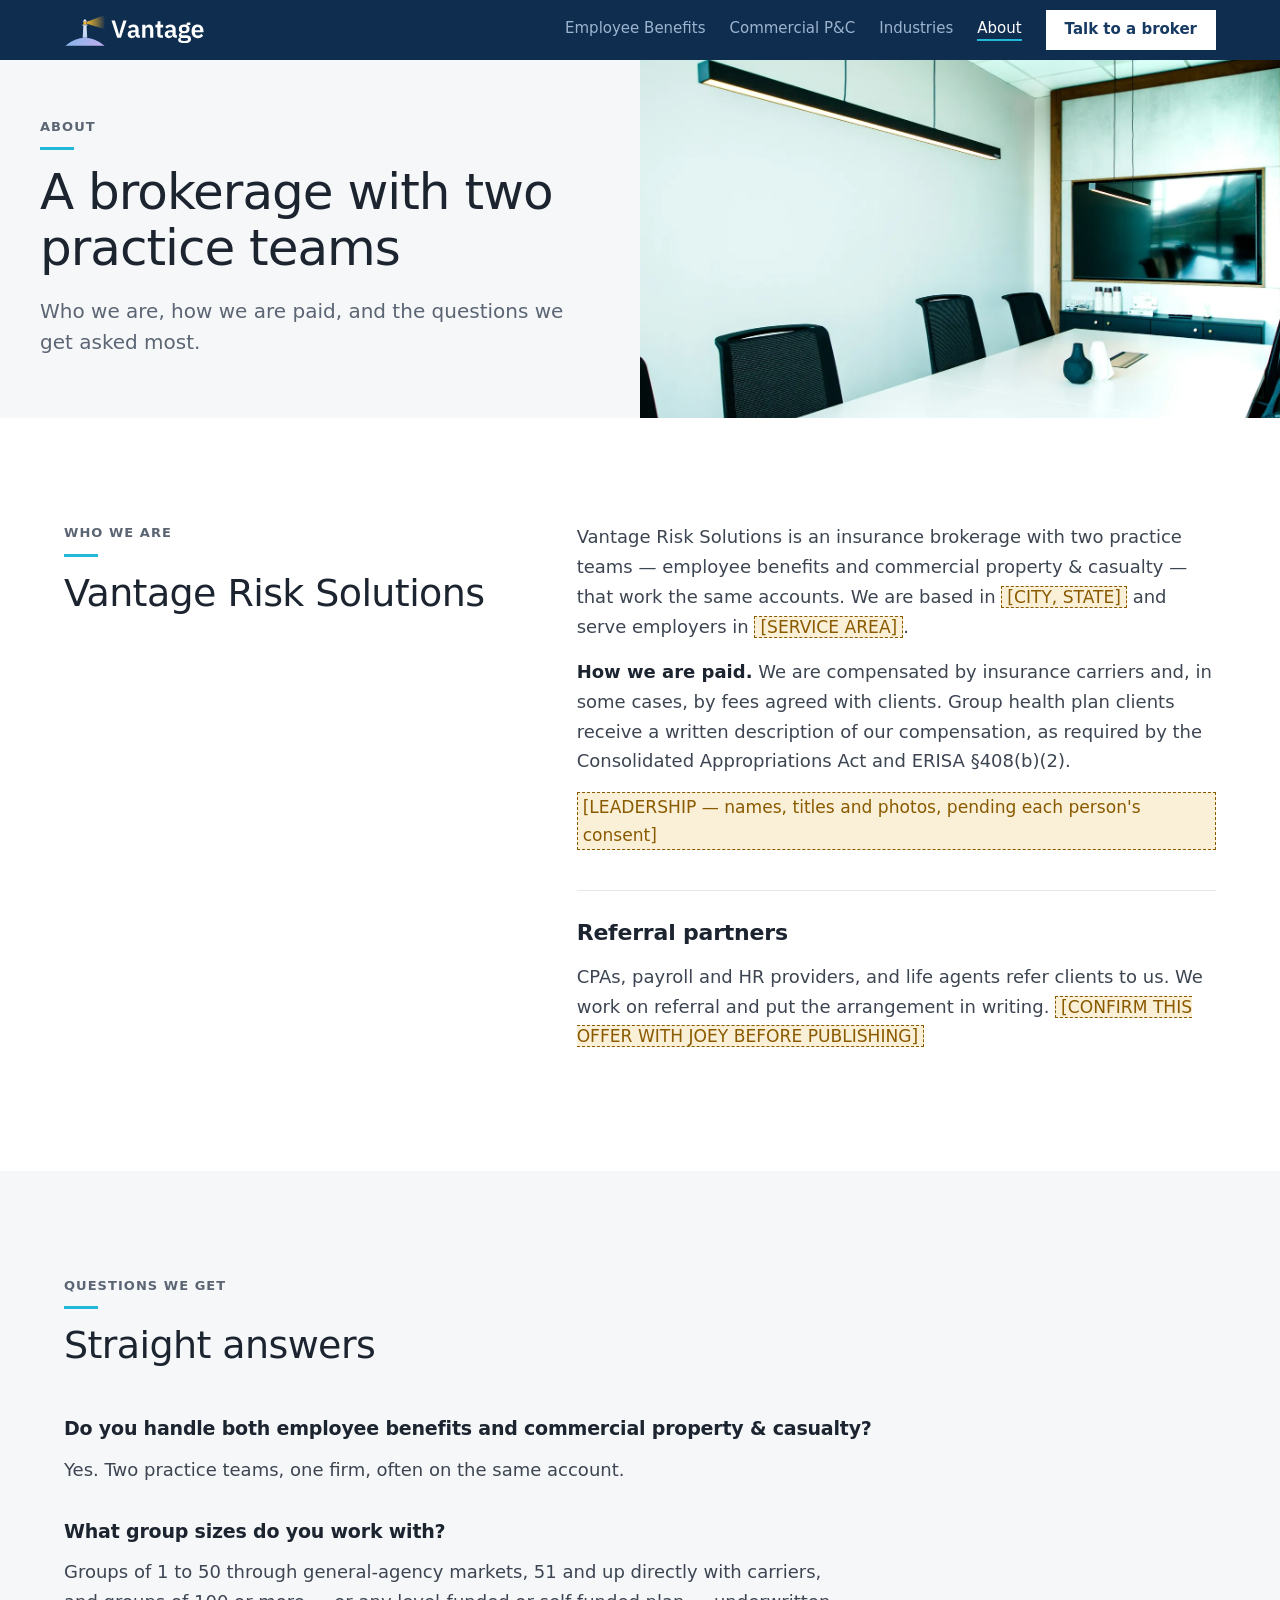
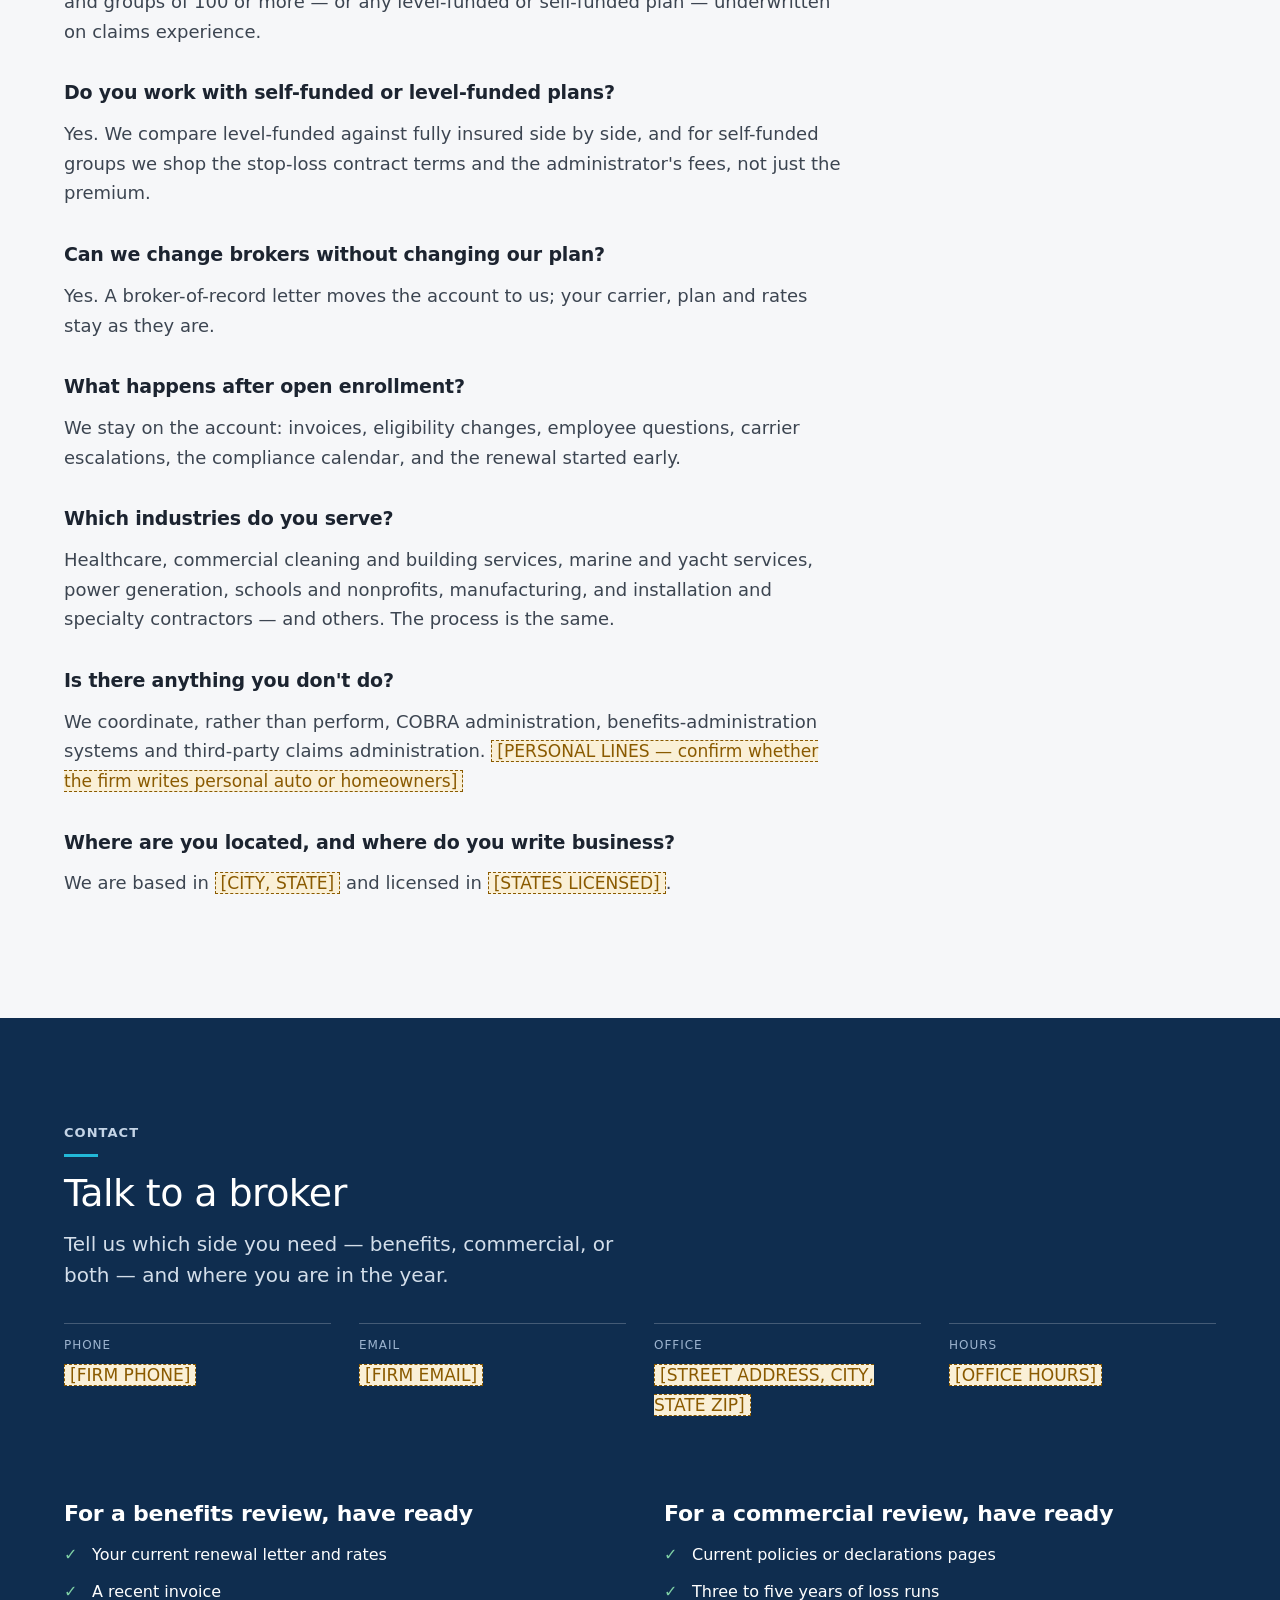
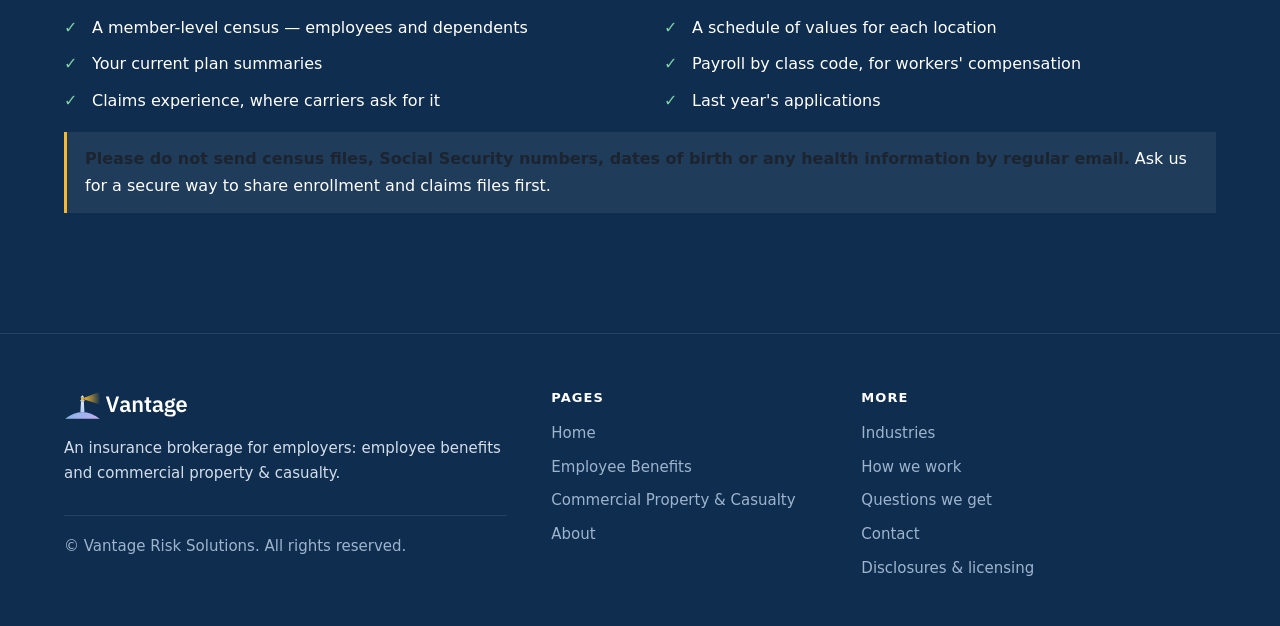
==== about.html @ 8fdfc2df "informational site" ====
<!DOCTYPE html>
<html lang="en">
<head>
  <meta charset="utf-8">
  <meta name="viewport" content="width=device-width, initial-scale=1">
  <title>About — Vantage Risk Solutions</title>
  <meta name="description" content="An insurance brokerage with two practice teams — employee benefits and commercial property &amp; casualty — how we are paid, and the questions we get asked most.">
  <meta name="theme-color" content="#0f2d4f">
  <link rel="icon" type="image/svg+xml" href="images/favicon.svg">
  <link rel="icon" type="image/png" sizes="32x32" href="images/favicon-32.png">
  <link rel="apple-touch-icon" href="images/apple-touch-icon.png">
  <link rel="stylesheet" href="styles.css">
</head>
<body>
<a class="skip-link" href="#main">Skip to content</a>

<!-- NAV — the same in all five pages. Change one, change all five. -->
<header class="nav">
  <div class="container">
    <a class="brand" href="index.html">
      <img class="brand-logo" src="images/vantage-logo-white.svg" width="217" height="52"
           alt="Vantage Risk Solutions">
    </a>
    <nav aria-label="Main">
      <ul class="nav-links" role="list">
        <li><a href="employee-benefits.html">Employee Benefits</a></li>
        <li><a href="property-casualty.html">Commercial P&amp;C</a></li>
        <li><a href="index.html#industries">Industries</a></li>
        <li><a href="about.html" aria-current="page">About</a></li>
      </ul>
    </nav>
    <a class="btn btn-light" href="about.html#contact">Talk to a broker</a>
  </div>
</header>

<main id="main" tabindex="-1">
<section class="hero hero-sm">
  <div class="hero-inner">
    <div class="hero-copy">
      <span class="eyebrow">About</span>
      <h1>A brokerage with two practice teams</h1>
      <p class="lede">Who we are, how we are paid, and the questions we get asked most.</p>
    </div>
    <div class="hero-photo">
      <img src="images/about.webp" width="1400" height="933" alt="An empty modern boardroom with a long white table" decoding="async" fetchpriority="high">
    </div>
  </div>
</section>

<section>
  <div class="container">
    <div class="about-grid">
      <div>
        <span class="eyebrow">Who we are</span>
        <h2>Vantage Risk Solutions</h2>
      </div>
      <div>
        <p>Vantage Risk Solutions is an insurance brokerage with two practice teams — employee benefits and commercial property &amp; casualty — that work the same accounts. We are based in <span class="ph">[CITY, STATE]</span> and serve employers in <span class="ph">[SERVICE AREA]</span>.</p>
        <p><strong>How we are paid.</strong> We are compensated by insurance carriers and, in some cases, by fees agreed with clients. Group health plan clients receive a written description of our compensation, as required by the Consolidated Appropriations Act and ERISA §408(b)(2).</p>
        <p class="ph">[LEADERSHIP — names, titles and photos, pending each person's consent]</p>
        <div class="partners">
          <h3>Referral partners</h3>
          <p>CPAs, payroll and HR providers, and life agents refer clients to us. We work on referral and put the arrangement in writing. <span class="ph">[CONFIRM THIS OFFER WITH JOEY BEFORE PUBLISHING]</span></p>
        </div>
      </div>
    </div>
  </div>
</section>

<section class="faq alt" id="faq">
  <div class="container">
    <div class="section-head">
      <span class="eyebrow">Questions we get</span>
      <h2>Straight answers</h2>
    </div>

    <h3>Do you handle both employee benefits and commercial property &amp; casualty?</h3>
    <p>Yes. Two practice teams, one firm, often on the same account.</p>

    <h3>What group sizes do you work with?</h3>
    <p>Groups of 1 to 50 through general-agency markets, 51 and up directly with carriers, and groups of 100 or more — or any level-funded or self-funded plan — underwritten on claims experience.</p>

    <h3>Do you work with self-funded or level-funded plans?</h3>
    <p>Yes. We compare level-funded against fully insured side by side, and for self-funded groups we shop the stop-loss contract terms and the administrator's fees, not just the premium.</p>

    <h3>Can we change brokers without changing our plan?</h3>
    <p>Yes. A broker-of-record letter moves the account to us; your carrier, plan and rates stay as they are.</p>

    <h3>What happens after open enrollment?</h3>
    <p>We stay on the account: invoices, eligibility changes, employee questions, carrier escalations, the compliance calendar, and the renewal started early.</p>

    <h3>Which industries do you serve?</h3>
    <p>Healthcare, commercial cleaning and building services, marine and yacht services, power generation, schools and nonprofits, manufacturing, and installation and specialty contractors — and others. The process is the same.</p>

    <h3>Is there anything you don't do?</h3>
    <p>We coordinate, rather than perform, COBRA administration, benefits-administration systems and third-party claims administration. <span class="ph">[PERSONAL LINES — confirm whether the firm writes personal auto or homeowners]</span></p>

    <h3>Where are you located, and where do you write business?</h3>
    <p>We are based in <span class="ph">[CITY, STATE]</span> and licensed in <span class="ph">[STATES LICENSED]</span>.</p>
  </div>
</section>

<section class="contact" id="contact">
  <div class="container">
    <span class="eyebrow">Contact</span>
    <h2>Talk to a broker</h2>
    <p class="lede">Tell us which side you need — benefits, commercial, or both — and where you are in the year.</p>

    <address>
      <!-- Once filled, wrap the phone in <a href="tel:…"> and the email in <a href="mailto:…">. -->
      <div><span>Phone</span> <span class="ph">[FIRM PHONE]</span></div>
      <div><span>Email</span> <span class="ph">[FIRM EMAIL]</span></div>
      <div><span>Office</span> <span class="ph">[STREET ADDRESS, CITY, STATE ZIP]</span></div>
      <div><span>Hours</span> <span class="ph">[OFFICE HOURS]</span></div>
    </address>

    <div class="two-col">
      <div>
        <h3>For a benefits review, have ready</h3>
        <ul class="checks" role="list">
          <li>Your current renewal letter and rates</li>
          <li>A recent invoice</li>
          <li>A member-level census — employees and dependents</li>
          <li>Your current plan summaries</li>
          <li>Claims experience, where carriers ask for it</li>
        </ul>
      </div>
      <div>
        <h3>For a commercial review, have ready</h3>
        <ul class="checks" role="list">
          <li>Current policies or declarations pages</li>
          <li>Three to five years of loss runs</li>
          <li>A schedule of values for each location</li>
          <li>Payroll by class code, for workers' compensation</li>
          <li>Last year's applications</li>
        </ul>
      </div>
    </div>

    <p class="phi"><strong>Please do not send census files, Social Security numbers, dates of birth or any health information by regular email.</strong> Ask us for a secure way to share enrollment and claims files first.</p>
  </div>
</section>
</main>

<!-- FOOTER — the same in all five pages. Deliberately carries no placeholders:
     the contact details live once on about.html, the disclosures on legal.html. -->
<footer class="footer">
  <div class="container">
    <div>
      <a class="brand" href="index.html">
        <img class="brand-logo" src="images/vantage-logo-white.svg" width="217" height="52"
             alt="Vantage Risk Solutions">
      </a>
      <p>An insurance brokerage for employers: employee benefits and commercial property &amp; casualty.</p>
      <p class="copyright">© Vantage Risk Solutions. All rights reserved.</p>
    </div>
    <nav aria-label="Pages">
      <h3>Pages</h3>
      <ul role="list">
        <li><a href="index.html">Home</a></li>
        <li><a href="employee-benefits.html">Employee Benefits</a></li>
        <li><a href="property-casualty.html">Commercial Property &amp; Casualty</a></li>
        <li><a href="about.html">About</a></li>
      </ul>
    </nav>
    <nav aria-label="More">
      <h3>More</h3>
      <ul role="list">
        <li><a href="index.html#industries">Industries</a></li>
        <li><a href="index.html#how-we-work">How we work</a></li>
        <li><a href="about.html#faq">Questions we get</a></li>
        <li><a href="about.html#contact">Contact</a></li>
        <li><a href="legal.html">Disclosures &amp; licensing</a></li>
      </ul>
    </nav>
  </div>
</footer>
</body>
</html>
---- styles.css ----
/* Vantage Risk Solutions — brokerage website
   Shared by every page. No external requests of any kind: no fonts, scripts,
   analytics or images are fetched from anywhere.

   The visual system follows alliant.com, which the firm named as the reference:
   three surfaces (white, one grey tint, one navy band), square corners
   everywhere, big headings at regular weight, small heavy eyebrows, generous
   section padding, and photography shown clean with no scrim over it — text
   legibility comes from a solid panel BESIDE the photo, never from darkening
   it. Brand colours are the logo's own. */

:root {
  /* Ink */
  --ink: #1c2430;        /* headings */
  --body: #3c4551;       /* body copy — softer than black, as Alliant does */
  --ink2: #5b6573;       /* secondary */
  /* Brand — from the logo kit */
  --navy: #173a63;
  --navy-dark: #0f2d4f;
  --blue: #2e6fc7;
  --cyan: #22b8d8;
  --beacon: #f5b82e;
  --nav-link: #9db4cf;
  /* Surfaces — only three, plus white */
  --page: #f6f7f9;
  --card: #ffffff;
  --border: #e6e8ec;
  /* Placeholders (amber, darkened to clear 4.5:1) */
  --amber: #8a5a00;
  --amber-bg: #faf0d7;
  --green: #1f8a5b;
  /* Type — IBM Plex Sans is the brand font (the logo wordmark is Plex
     SemiBold). It renders wherever installed and falls back to the same
     humanist class; no font file is fetched. */
  --font-sans: 'IBM Plex Sans', system-ui, -apple-system, 'Segoe UI', Roboto, sans-serif;
  /* Scale */
  --container: 1200px;
  --gutter: 24px;
  --nav-h: 60px;
  --pad: 104px;          /* vertical section padding */
}

/* ---------- Base ---------- */
*, *::before, *::after { box-sizing: border-box; }
html { -webkit-text-size-adjust: 100%; }
@media (prefers-reduced-motion: no-preference) { html { scroll-behavior: smooth; } }
body {
  margin: 0;
  font-family: var(--font-sans);
  font-size: 18px;
  line-height: 1.65;
  color: var(--body);
  background: var(--card);
}
img, svg { max-width: 100%; height: auto; display: block; }
a { color: var(--blue); }
a:hover { color: var(--navy); }

/* Big and light; never bold the large type. */
h1, h2, h3, h4 { color: var(--ink); margin: 0 0 14px; }
h1 { font-size: clamp(34px, 5vw, 50px); font-weight: 400; letter-spacing: -1px; line-height: 1.12; }
h2 { font-size: clamp(27px, 3.4vw, 38px); font-weight: 400; letter-spacing: -0.6px; line-height: 1.18; }
h3 { font-size: 22px; font-weight: 600; letter-spacing: -0.2px; line-height: 1.3; margin-top: 40px; }
h4 { font-size: 13px; font-weight: 700; text-transform: uppercase; letter-spacing: 0.08em;
     color: var(--navy); margin: 0 0 12px; }
p { margin: 0 0 16px; }
ul, ol { margin: 0 0 16px; padding-left: 22px; }
li { margin-bottom: 7px; }
strong { font-weight: 600; color: var(--ink); }
address { font-style: normal; }
:focus-visible { outline: 2px solid var(--blue); outline-offset: 2px; }
#main:focus { outline: none; }
[id] { scroll-margin-top: calc(var(--nav-h) + 16px); }

.container { max-width: var(--container); margin: 0 auto; padding: 0 var(--gutter); }
.skip-link {
  position: absolute; left: 8px; top: -60px; z-index: 200;
  background: var(--card); color: var(--navy); padding: 8px 12px; border: 1px solid var(--border);
}
.skip-link:focus { top: 8px; }

/* Small heavy label above a heading, with the logo's cyan rule under it. */
.eyebrow {
  display: block; font-size: 13px; font-weight: 700; text-transform: uppercase;
  letter-spacing: 0.08em; color: var(--ink2); margin-bottom: 14px;
}
.eyebrow::after {
  content: ""; display: block; width: 34px; height: 3px;
  background: var(--cyan); margin-top: 10px;
}
.lede { font-size: 20px; line-height: 1.55; color: var(--ink2); max-width: 46ch; }
.section-head { margin-bottom: 48px; }
.section-head .lede { margin-bottom: 0; }
.note { font-size: 15px; color: var(--ink2); border-left: 3px solid var(--border);
        padding-left: 14px; margin-top: 24px; max-width: 62ch; }

/* A fact the team still has to supply. Filling one = deleting the span.
   Must wrap: a long placeholder set nowrap once forced a column wider than a phone. */
.ph {
  background: var(--amber-bg); color: var(--amber);
  border: 1px dashed var(--amber); padding: 0 5px; font-weight: 500; font-size: 0.95em;
}

/* ---------- Buttons — square, one accent ---------- */
.btn {
  display: inline-block; padding: 14px 26px; border: 1px solid transparent;
  font: inherit; font-weight: 600; font-size: 16px; line-height: 1.3;
  text-decoration: none; cursor: pointer; text-align: center;
}
.btn-primary { background: var(--navy); color: #fff; }
.btn-primary:hover { background: var(--navy-dark); color: #fff; }
.btn-secondary { background: transparent; color: var(--navy); border-color: #93a8c4; }
.btn-secondary:hover { background: var(--card); color: var(--navy); border-color: var(--navy); }
.btn-light { background: var(--card); color: var(--navy); }
.btn-light:hover { background: #e8f0fb; color: var(--navy); }

/* Text link with an arrow that slides on hover — Alliant's one CTA flourish. */
.more {
  display: inline-block; font-weight: 600; font-size: 16px; text-decoration: none;
  color: var(--blue);
}
.more::after {
  content: "→"; display: inline-block; margin-left: 8px;
  transition: margin-left .2s linear;
}
.more:hover { color: var(--navy); }
.more:hover::after { margin-left: 16px; }

/* ---------- Sticky nav ---------- */
.nav { position: sticky; top: 0; z-index: 100; background: var(--navy-dark); }
.nav .container { display: flex; align-items: center; gap: 24px; min-height: var(--nav-h); }
/* The logo carries its own wordmark, so the brand is the image alone.
   The kit's rule: 32-48px tall in a header, never below 24px. */
.brand { display: flex; align-items: center; text-decoration: none; flex: 0 0 auto; }
.brand-logo { height: 34px; width: auto; }
.nav nav { margin-left: auto; min-width: 0; }
.nav-links { list-style: none; margin: 0; padding: 0; display: flex; gap: 24px; }
.nav-links a { color: var(--nav-link); text-decoration: none; font-size: 15px;
               font-weight: 500; white-space: nowrap; padding: 4px 0; }
.nav-links a:hover { color: #fff; }
.nav-links a[aria-current="page"] { color: #fff; box-shadow: inset 0 -2px 0 var(--cyan); }
.nav .btn { flex: 0 0 auto; padding: 9px 18px; font-size: 15px; }
.nav :focus-visible { outline-color: #fff; }

/* ---------- Hero: a solid panel beside a clean photo ----------
   The photo bleeds to the right edge; the copy's left edge lines up with the
   container. max() keeps that alignment without the fragile fixed-pixel gutter
   Alliant uses. The photo is never darkened — contrast comes from the panel. */
.hero { background: var(--page); padding: 0; }   /* the photo runs edge to edge */
.hero-inner { display: grid; grid-template-columns: 1fr 1fr; align-items: stretch; }
.hero-copy {
  align-self: center;
  padding: 88px 56px 96px max(var(--gutter), calc((100vw - var(--container)) / 2));
}
/* The cell stretches to the row; the image is absolute so it fills that height
   whatever the copy does. Definite height is what `object-fit` needs. */
.hero-photo { position: relative; background: #dfe6ef; }
.hero-photo img { position: absolute; inset: 0; width: 100%; height: 100%; object-fit: cover; }
.hero h1 { margin-bottom: 20px; }
.hero .lede { margin-bottom: 30px; }
.hero-actions { display: flex; flex-wrap: wrap; gap: 14px; }
/* Shorter variant for the interior pages. */
.hero-sm .hero-inner { min-height: 320px; }
.hero-sm .hero-copy { padding-top: 56px; padding-bottom: 60px; }
.hero-sm .lede { margin-bottom: 0; }
.hero-lg .hero-inner { min-height: 560px; }

/* ---------- Sections ---------- */
section { padding: var(--pad) 0; }
.alt { background: var(--page); }

/* Practice cards — no box: photo, gap, title, one sentence, arrow link. */
.practice { display: grid; grid-template-columns: 1fr 1fr; gap: 56px; }
.practice-item img { width: 100%; aspect-ratio: 16 / 10; object-fit: cover; }
.practice-item h2 { font-size: 26px; font-weight: 600; letter-spacing: -0.2px; margin: 26px 0 12px; }
.practice-item p { font-size: 17px; color: var(--ink2); margin-bottom: 18px; }

/* Line lists — grouped by a navy top rule rather than a card. */
.groups { display: grid; grid-template-columns: repeat(auto-fit, minmax(min(320px, 100%), 1fr)); gap: 40px 40px; }
.groups > div { border-top: 2px solid var(--navy); padding-top: 16px; }
.groups ul { list-style: none; margin: 0; padding: 0; }
.groups li { margin: 0 0 9px; font-size: 16px; }
.groups li small { display: block; color: var(--ink2); font-size: 14px; line-height: 1.45; margin-top: 2px; }

/* Tinted blocks for the funding models etc. */
.tiles { display: grid; grid-template-columns: repeat(3, 1fr); gap: 24px; }
.tile { background: var(--page); padding: 26px 28px; }
.alt .tile { background: var(--card); }
.tile h4 { color: var(--navy); }
.tile p { margin: 0; font-size: 16px; }

/* Numbered process steps keep their numbers — the order is the point. */
.steps { padding-left: 26px; max-width: 74ch; }
.steps li { margin-bottom: 12px; }
.steps li::marker { color: var(--navy); font-weight: 600; }
.steps li strong { color: var(--ink); }

.two-col { display: grid; grid-template-columns: 1fr 1fr; gap: 48px; }
.checks { list-style: none; padding: 0; margin: 0; }
.checks li { position: relative; padding-left: 28px; margin-bottom: 10px; font-size: 16px; }
.checks li::before { content: "✓"; position: absolute; left: 0; top: 0; color: var(--green); font-weight: 700; }

/* Industries */
.industries { list-style: none; padding: 0; margin: 0 0 24px;
              display: grid; grid-template-columns: repeat(auto-fit, minmax(min(260px, 100%), 1fr)); gap: 28px 32px; }
.industries li { border-top: 1px solid var(--border); padding-top: 14px; }
.industries li strong { display: block; color: var(--ink); font-size: 17px; margin-bottom: 2px; }
.industries li span { font-size: 15px; color: var(--ink2); }

/* How we work */
.how { display: grid; grid-template-columns: repeat(3, 1fr); gap: 40px; }
/* Navy, not cyan: cyan is 2.36:1 on white — fine for a rule, not for type. */
.how-num { display: block; font-size: 13px; font-weight: 700; letter-spacing: 0.08em;
           color: var(--navy); margin-bottom: 10px; text-transform: uppercase; }
.how h3 { margin-top: 0; font-size: 21px; }
.how p { font-size: 16px; color: var(--ink2); margin: 0; }

/* FAQ */
.faq h3 { font-size: 19px; margin-top: 34px; }
.faq h3:first-of-type { margin-top: 0; }
.faq p { max-width: 68ch; }

/* About */
.about-grid { display: grid; grid-template-columns: 5fr 7fr; gap: 56px; align-items: start; }
.about-grid > div { min-width: 0; }
.partners { margin-top: 40px; padding-top: 28px; border-top: 1px solid var(--border); }
.partners h3 { margin-top: 0; }

/* Contact band — the one navy section */
.contact { background: var(--navy-dark); color: #fff; }
.contact h2, .contact h3 { color: #fff; }
.contact .eyebrow { color: #c4d4e6; }
.contact .lede { color: #d3deea; }
.contact a { color: #fff; }
/* ...but the light button keeps navy text: `.contact a` would otherwise win on
   specificity and paint white-on-white. */
.contact .btn-light { color: var(--navy); }
.contact .btn-light:hover { color: var(--navy); }
.contact address { display: grid; grid-template-columns: repeat(auto-fit, minmax(min(210px, 100%), 1fr));
                   gap: 20px 28px; margin: 32px 0 40px; }
.contact address > div { border-top: 1px solid rgba(255,255,255,.22); padding-top: 12px; }
.contact address span:first-child { display: block; font-size: 12px; text-transform: uppercase;
                                    letter-spacing: 0.08em; color: var(--nav-link); margin-bottom: 4px; }
.contact .checks li::before { color: #7fd1a5; }
.phi { background: rgba(255,255,255,.07); border-left: 3px solid var(--beacon);
       padding: 14px 18px; margin-top: 8px; font-size: 16px; }
.contact :focus-visible { outline-color: #fff; }

/* Footer — compact; the disclosures live on legal.html */
.footer { background: var(--navy-dark); color: #d3deea; border-top: 1px solid rgba(255,255,255,.1);
          padding: 56px 0 36px; font-size: 15px; }
.footer .container { display: grid; grid-template-columns: 5fr 3fr 4fr; gap: 44px; }
.footer h3 { color: #fff; font-size: 13px; text-transform: uppercase; letter-spacing: 0.08em;
             margin: 0 0 14px; font-weight: 700; }
.footer ul { list-style: none; margin: 0; padding: 0; }
.footer li { margin-bottom: 9px; }
.footer a { color: var(--nav-link); text-decoration: none; }
.footer a:hover { color: #fff; }
.footer .brand { margin-bottom: 16px; }
.footer .brand-logo { height: 30px; }
.footer p { font-size: 15px; }
.copyright { margin-top: 30px; padding-top: 18px; border-top: 1px solid rgba(255,255,255,.1);
             color: var(--nav-link); font-size: 14px; }

/* Legal page */
.legal h3 { font-size: 19px; margin-top: 36px; }
.legal h3:first-of-type { margin-top: 0; }
.legal p { max-width: 70ch; font-size: 16px; }

/* ---------- Responsive ---------- */
@media (max-width: 1024px) {
  :root { --pad: 78px; }
  .about-grid { grid-template-columns: 1fr; gap: 18px; }
  .footer .container { grid-template-columns: 1fr 1fr; }
  .practice { gap: 40px; }
}
/* The one-row nav needs ~1000px; below that it becomes two rows: brand + button,
   then the links as a horizontal scroll strip. No burger, no script — every link
   stays a real anchor. --nav-h moves with it so anchor targets still clear it. */
@media (max-width: 1000px) {
  :root { --nav-h: 96px; }
  .nav .container { flex-wrap: wrap; gap: 0 12px; }
  .brand { min-height: 56px; }
  .nav .btn { margin-left: auto; }
  .nav nav { order: 3; flex: 1 0 100%; margin: 0 calc(-1 * var(--gutter)); }
  .nav-links { padding: 0 32px 10px var(--gutter); overflow-x: auto; overflow-y: hidden;
               -webkit-overflow-scrolling: touch; scrollbar-width: none; }
  .nav-links::-webkit-scrollbar { display: none; }
}
@media (max-width: 860px) {
  .hero-inner, .hero-lg .hero-inner, .hero-sm .hero-inner { grid-template-columns: 1fr; min-height: 0; }
  .hero-photo { aspect-ratio: 16 / 9; }   /* definite height for the absolute img */
  .hero-copy { padding: 40px var(--gutter) 48px; }
  .hero-sm .hero-copy { padding-top: 36px; padding-bottom: 40px; }
  .practice, .tiles, .how, .two-col { grid-template-columns: 1fr; }
  .practice { gap: 48px; }
}
@media (max-width: 760px) {
  :root { --gutter: 16px; --pad: 64px; }
  .lede { font-size: 18px; }
  .footer .container { grid-template-columns: 1fr; gap: 30px; }
  .btn { display: block; width: 100%; }
  .nav .btn, .more { display: inline-block; width: auto; }
}
@media (max-width: 400px) {
  .brand-logo { height: 28px; }     /* still above the kit's 24px floor */
  .nav .btn { padding: 8px 14px; font-size: 14px; }
}

/* ---------- Motion and print ---------- */
@media (prefers-reduced-motion: reduce) {
  html { scroll-behavior: auto; }
  *, *::before, *::after { transition: none !important; animation: none !important; }
}
@media print {
  .nav, .hero-photo, .btn, .hero-actions, .skip-link { display: none !important; }
  body { background: #fff; color: #000; font-size: 12pt; }
  section { padding: 18pt 0; }
  .tile, .industries li, .groups > div, .steps > li { break-inside: avoid; }
  .tile { background: #fff; border: 1px solid #999; }
  .hero-copy { padding: 0 0 12pt !important; }
  .contact, .footer { background: #fff; color: #000; }
  .contact h2, .contact h3, .footer h3 { color: #000; }
  .contact .lede, .contact .eyebrow, .contact address span:first-child,
  .copyright, .footer a, .contact a { color: #000 !important; }
}
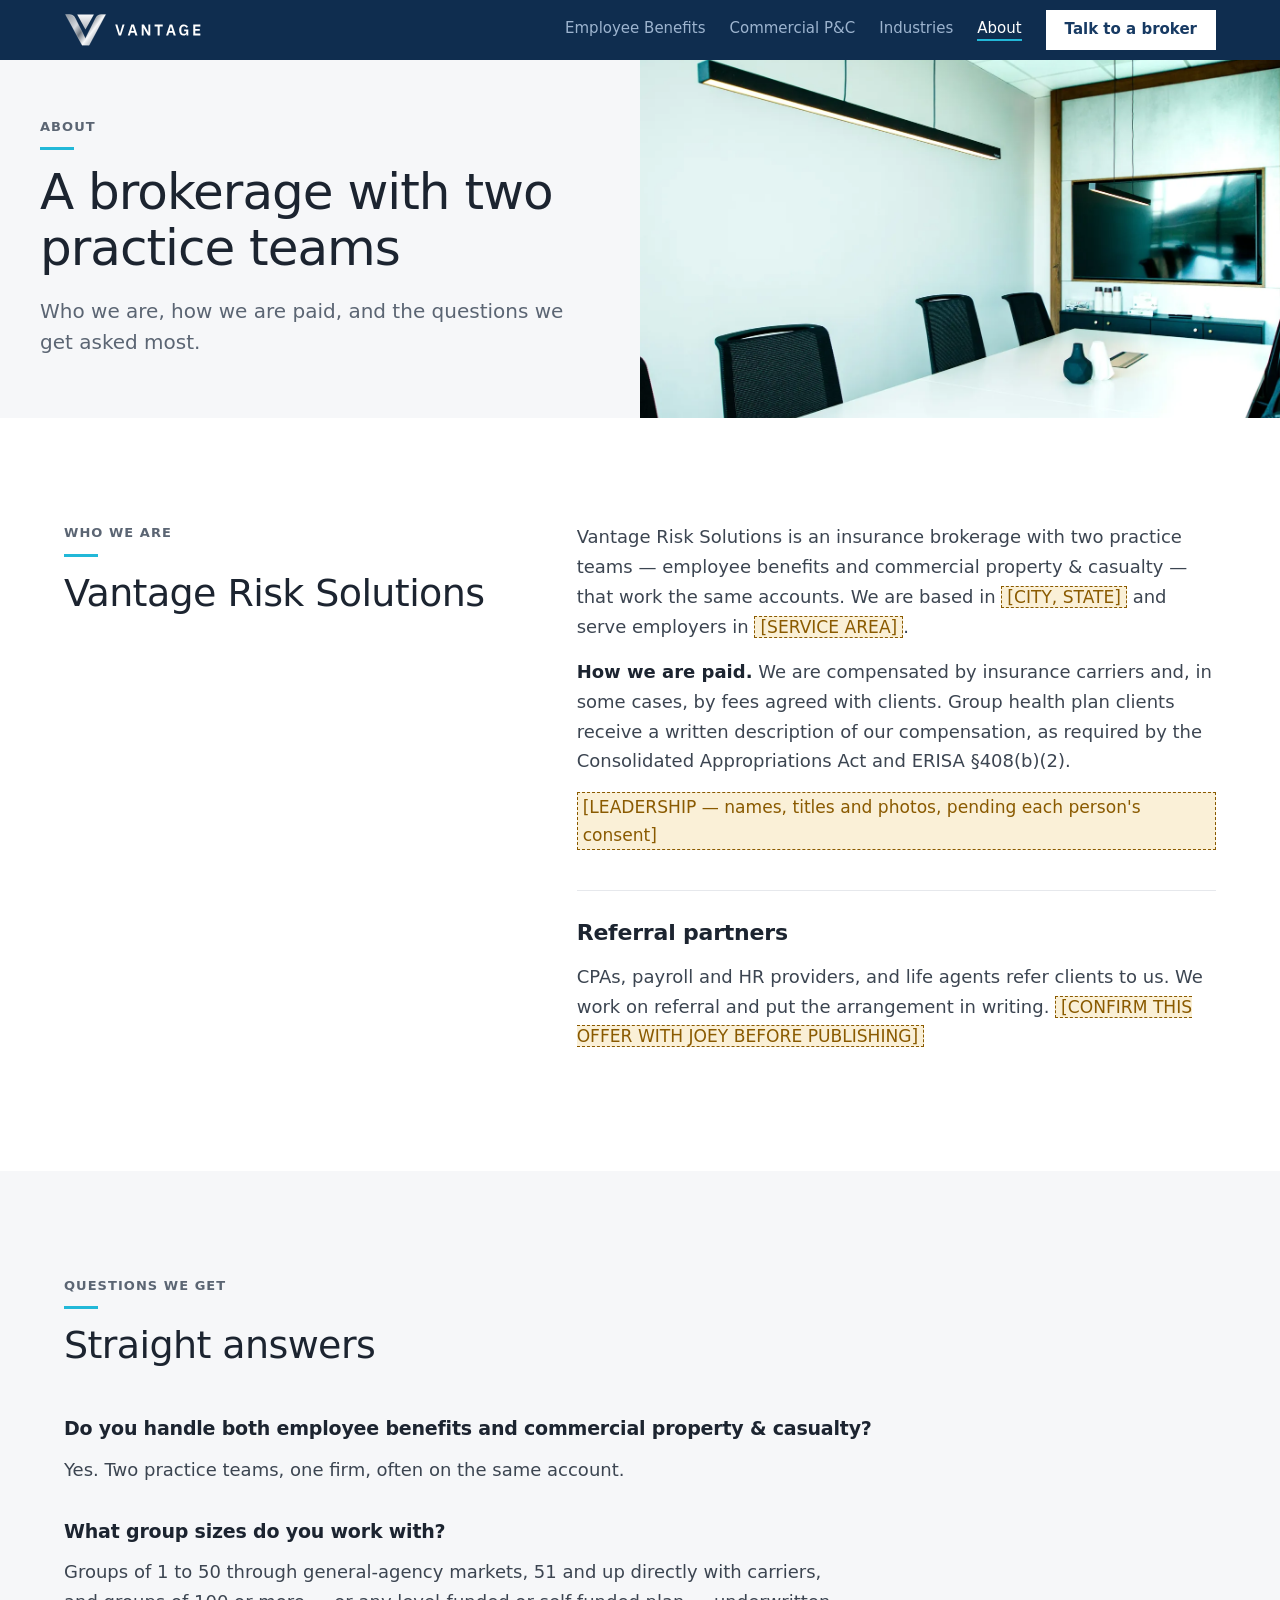
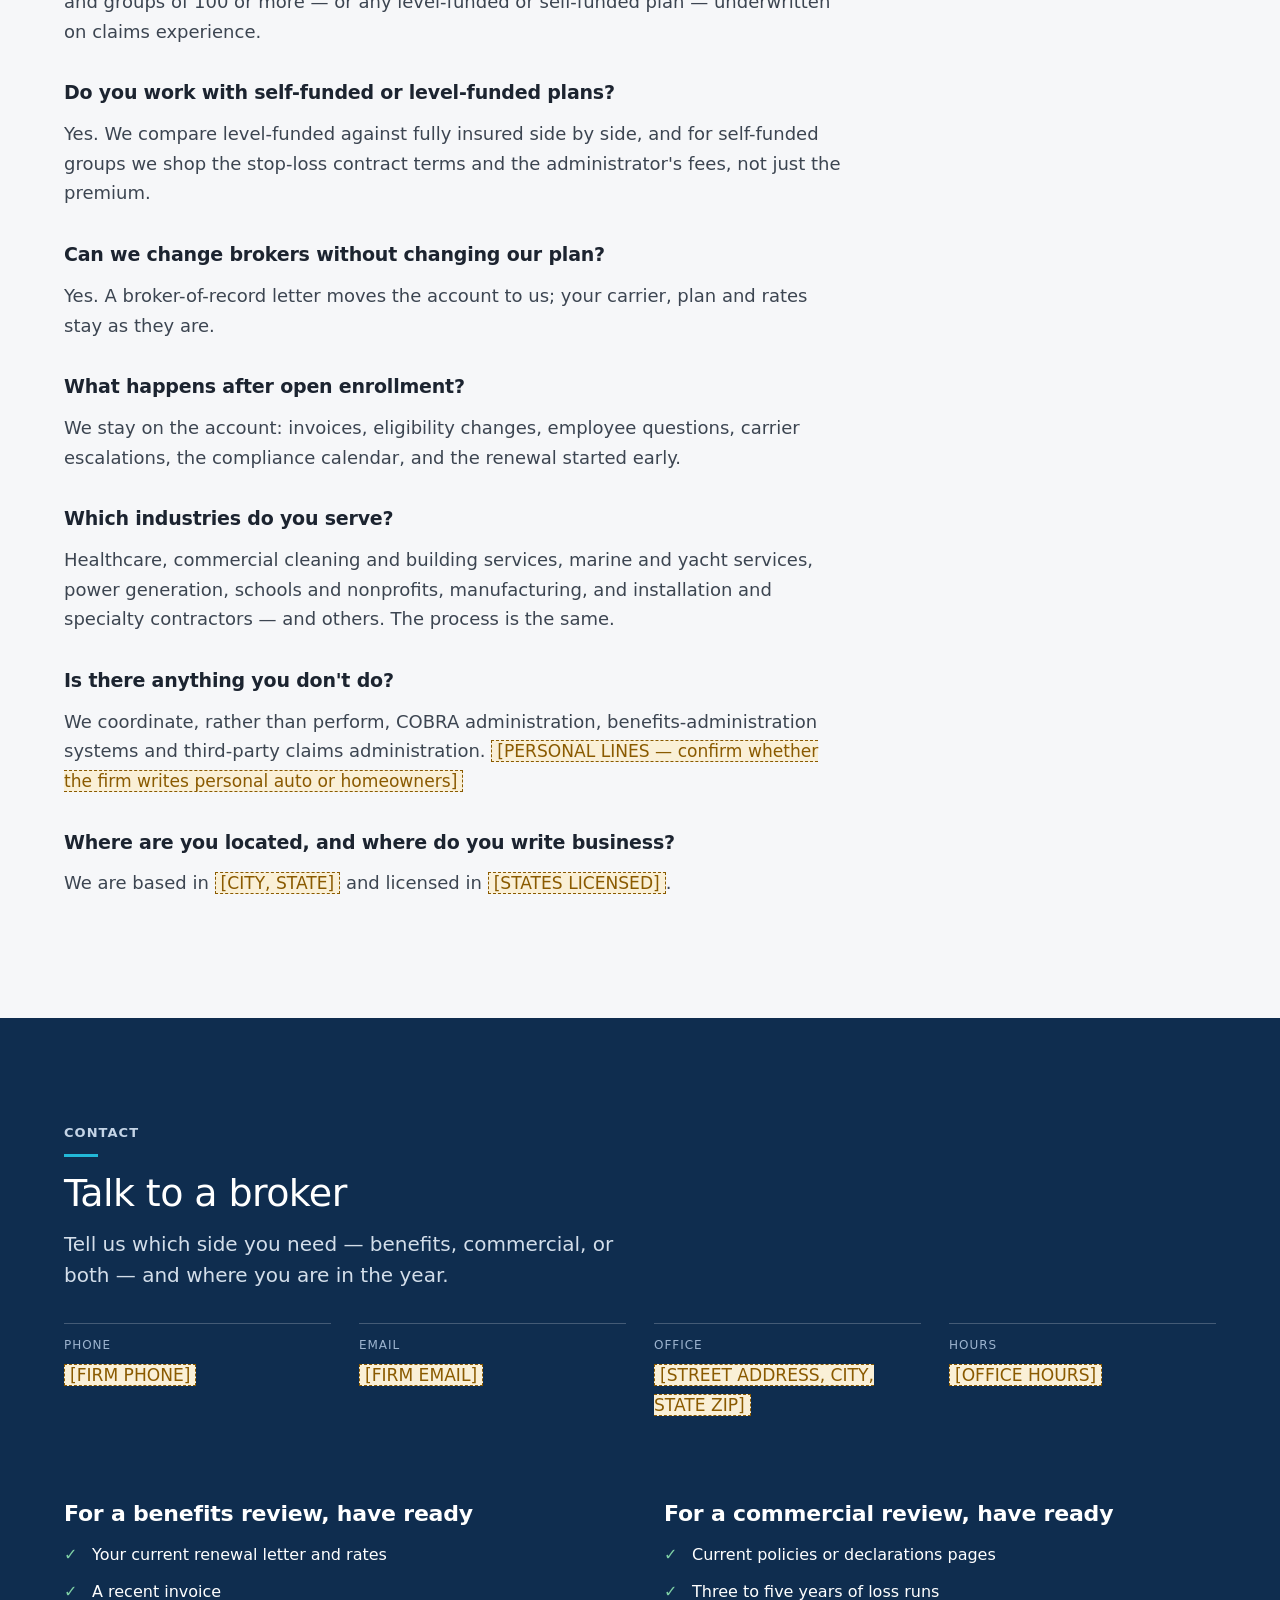
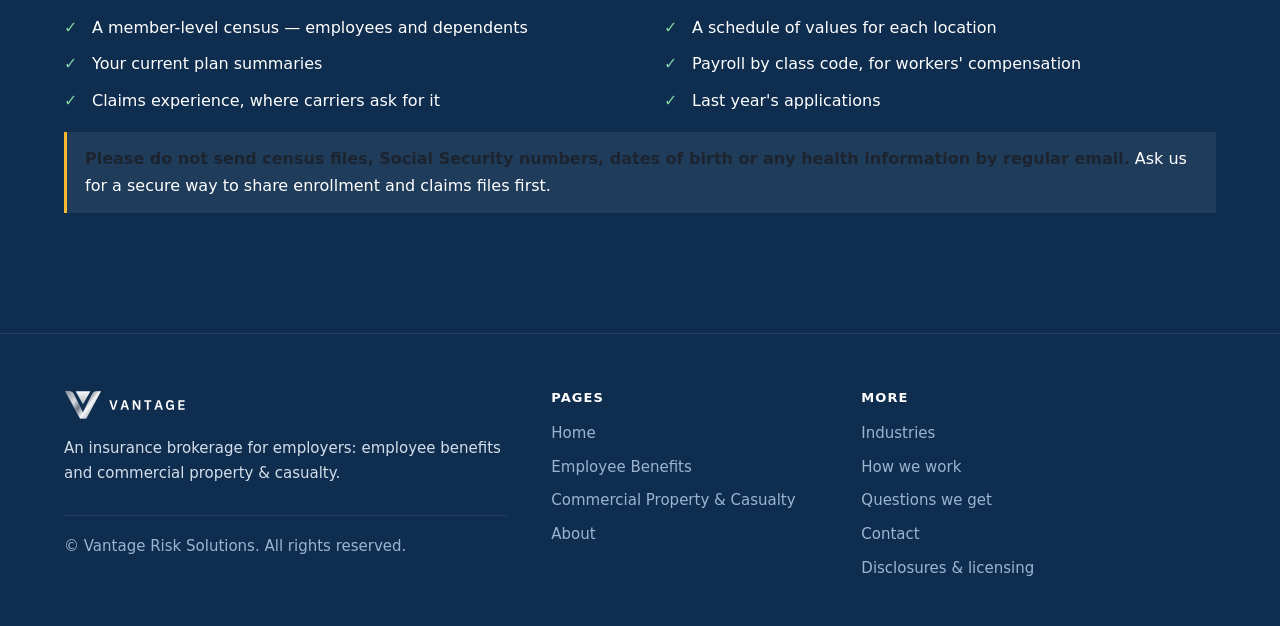
==== commit 9a5bad03: "updates" ====
--- a/about.html
+++ b/about.html
@@ -6,9 +6,9 @@
   <title>About — Vantage Risk Solutions</title>
   <meta name="description" content="An insurance brokerage with two practice teams — employee benefits and commercial property &amp; casualty — how we are paid, and the questions we get asked most.">
   <meta name="theme-color" content="#0f2d4f">
-  <link rel="icon" type="image/svg+xml" href="images/favicon.svg">
-  <link rel="icon" type="image/png" sizes="32x32" href="images/favicon-32.png">
-  <link rel="apple-touch-icon" href="images/apple-touch-icon.png">
+  <link rel="icon" type="image/svg+xml" href="images/vantage-silver-v/favicon.svg">
+  <link rel="icon" type="image/png" sizes="32x32" href="images/vantage-silver-v/favicon-32.png">
+  <link rel="apple-touch-icon" href="images/vantage-silver-v/apple-touch-icon.png">
   <link rel="stylesheet" href="styles.css">
 </head>
 <body>
@@ -18,7 +18,7 @@
 <header class="nav">
   <div class="container">
     <a class="brand" href="index.html">
-      <img class="brand-logo" src="images/vantage-logo-white.svg" width="217" height="52"
+      <img class="brand-logo" src="images/vantage-silver-v/vantage-logo-white.svg" width="180" height="44"
            alt="Vantage Risk Solutions">
     </a>
     <nav aria-label="Main">
@@ -148,7 +148,7 @@
   <div class="container">
     <div>
       <a class="brand" href="index.html">
-        <img class="brand-logo" src="images/vantage-logo-white.svg" width="217" height="52"
+        <img class="brand-logo" src="images/vantage-silver-v/vantage-logo-white.svg" width="180" height="44"
              alt="Vantage Risk Solutions">
       </a>
       <p>An insurance brokerage for employers: employee benefits and commercial property &amp; casualty.</p>
--- a/styles.css
+++ b/styles.css
@@ -14,7 +14,7 @@
   --ink: #1c2430;        /* headings */
   --body: #3c4551;       /* body copy — softer than black, as Alliant does */
   --ink2: #5b6573;       /* secondary */
-  /* Brand — from the logo kit */
+  /* Brand — from the lighthouse logo kit, kept when the silver V became the logo */
   --navy: #173a63;
   --navy-dark: #0f2d4f;
   --blue: #2e6fc7;
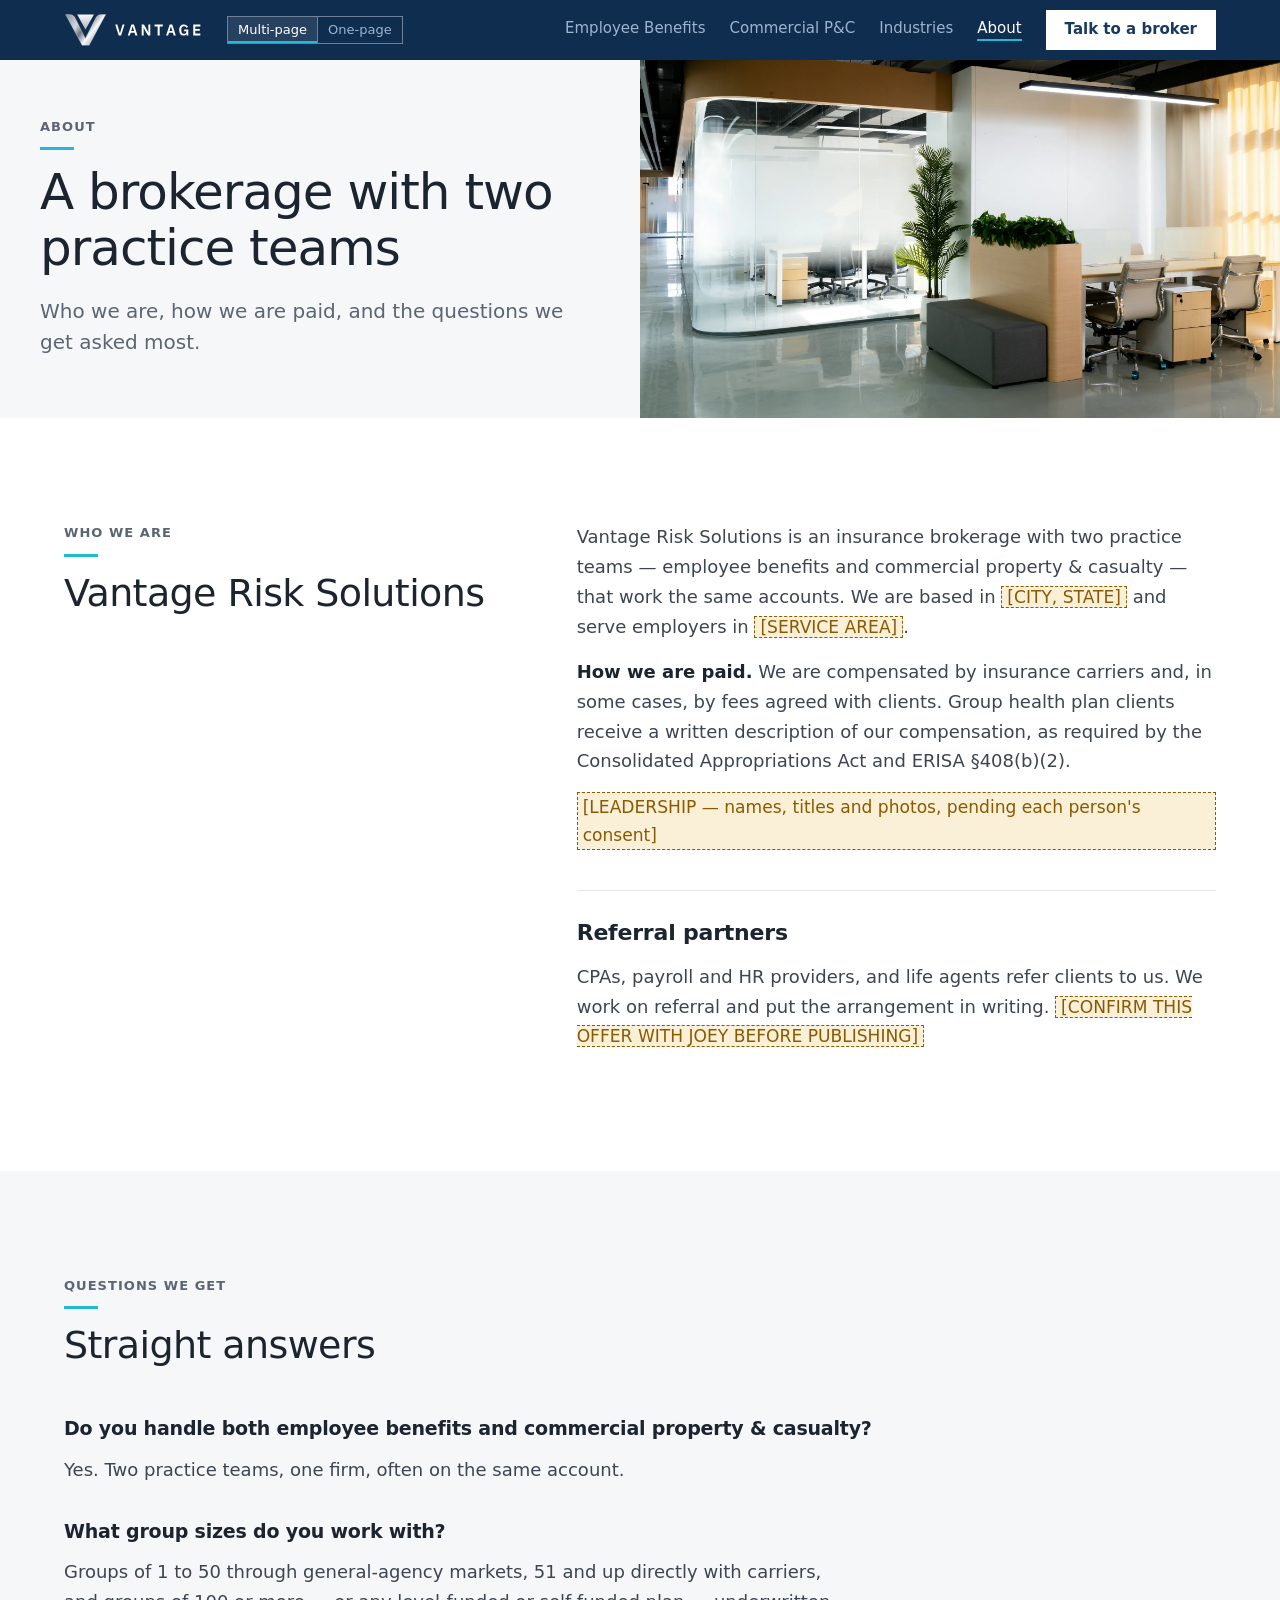
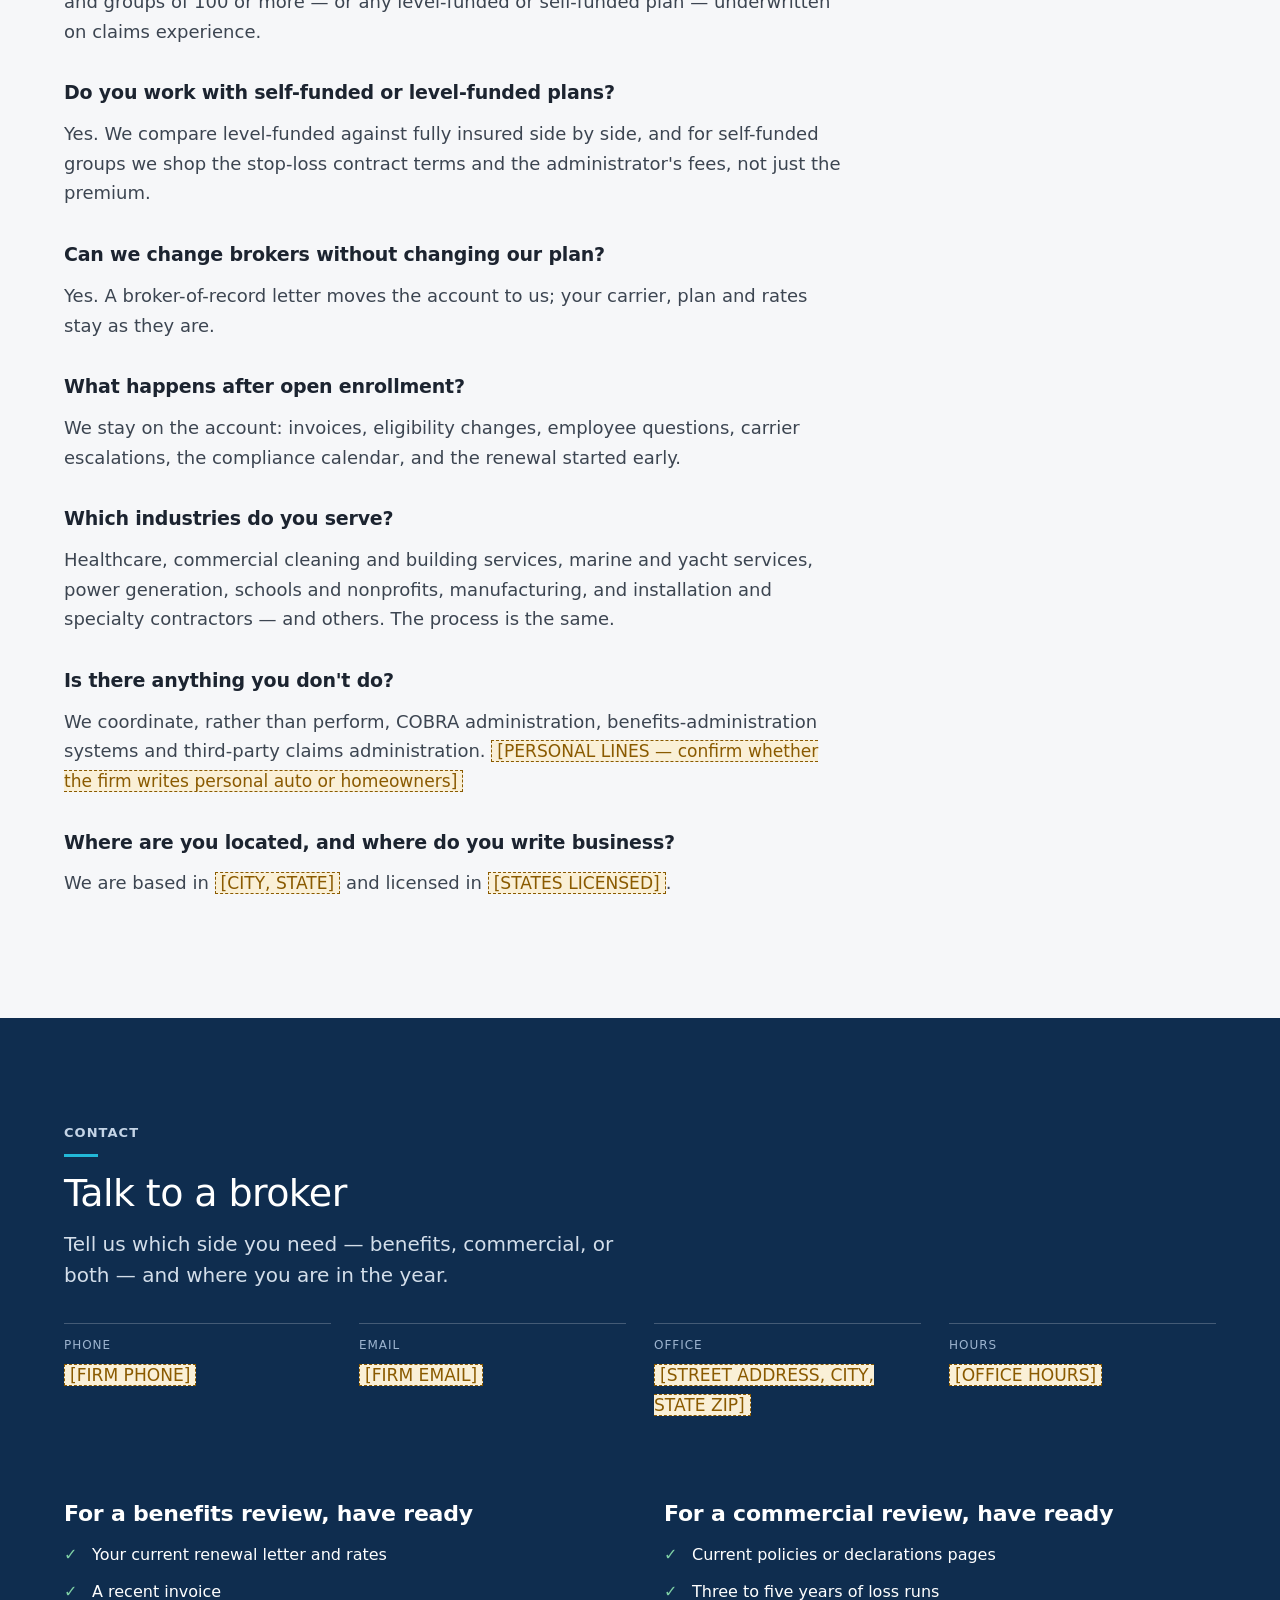
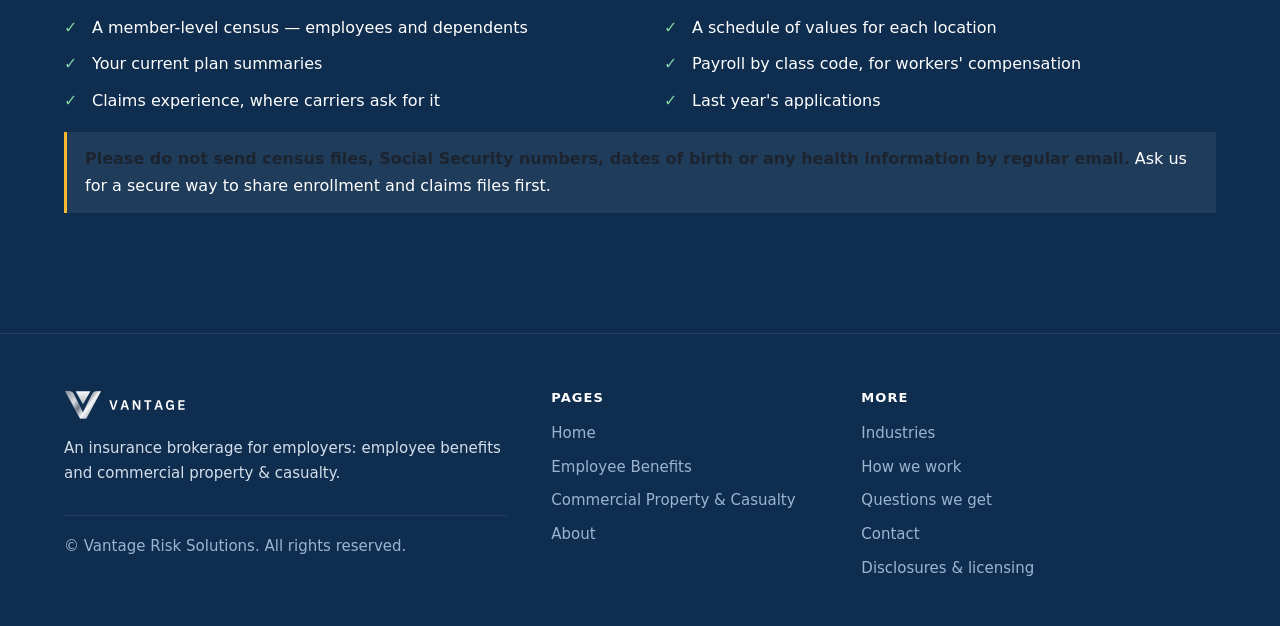
==== commit d81f5581: "one-page toggle" ====
--- a/about.html
+++ b/about.html
@@ -14,13 +14,17 @@
 <body>
 <a class="skip-link" href="#main">Skip to content</a>
 
-<!-- NAV — the same in all five pages. Change one, change all five. -->
+<!-- NAV — copied into all six pages. Per page only aria-current="page" on the page's own link and the One-page link's #section differ; on one-page.html the links point at its sections, except the switch's Multi-page link. -->
 <header class="nav">
   <div class="container">
     <a class="brand" href="index.html">
       <img class="brand-logo" src="images/vantage-silver-v/vantage-logo-white.svg" width="180" height="44"
            alt="Vantage Risk Solutions">
     </a>
+    <div class="layout-switch" role="group" aria-label="Site layout">
+      <span aria-current="true">Multi-page</span>
+      <a href="one-page.html#about">One-page</a>
+    </div>
     <nav aria-label="Main">
       <ul class="nav-links" role="list">
         <li><a href="employee-benefits.html">Employee Benefits</a></li>
@@ -42,7 +46,7 @@
       <p class="lede">Who we are, how we are paid, and the questions we get asked most.</p>
     </div>
     <div class="hero-photo">
-      <img src="images/about.webp" width="1400" height="933" alt="An empty modern boardroom with a long white table" decoding="async" fetchpriority="high">
+      <img src="images/about.webp" width="2400" height="1600" alt="A sunlit modern office with a glass meeting room, desks and plants" decoding="async" fetchpriority="high">
     </div>
   </div>
 </section>
@@ -142,8 +146,8 @@
 </section>
 </main>
 
-<!-- FOOTER — the same in all five pages. Deliberately carries no placeholders:
-     the contact details live once on about.html, the disclosures on legal.html. -->
+<!-- FOOTER — the same in all five pages; one-page.html has a copy whose links point at its sections.
+     Deliberately carries no placeholders: contact details live on about.html, disclosures on legal.html, and one-page.html repeats both. -->
 <footer class="footer">
   <div class="container">
     <div>
--- a/styles.css
+++ b/styles.css
@@ -58,7 +58,7 @@
 
 /* Big and light; never bold the large type. */
 h1, h2, h3, h4 { color: var(--ink); margin: 0 0 14px; }
-h1 { font-size: clamp(34px, 5vw, 50px); font-weight: 400; letter-spacing: -1px; line-height: 1.12; }
+h1, .chapter-title { font-size: clamp(34px, 5vw, 50px); font-weight: 400; letter-spacing: -1px; line-height: 1.12; }
 h2 { font-size: clamp(27px, 3.4vw, 38px); font-weight: 400; letter-spacing: -0.6px; line-height: 1.18; }
 h3 { font-size: 22px; font-weight: 600; letter-spacing: -0.2px; line-height: 1.3; margin-top: 40px; }
 h4 { font-size: 13px; font-weight: 700; text-transform: uppercase; letter-spacing: 0.08em;
@@ -141,6 +141,17 @@
 .nav-links a[aria-current="page"] { color: #fff; box-shadow: inset 0 -2px 0 var(--cyan); }
 .nav .btn { flex: 0 0 auto; padding: 9px 18px; font-size: 15px; }
 .nav :focus-visible { outline-color: #fff; }
+/* Multi-page | One-page: one link and one marked-current label, dressed as a square switch; no
+   script. The current layout is marked the way the nav marks the current page (white + cyan rule),
+   so it never competes with the white "Talk to a broker" button. On #0f2d4f: links 6.5:1 ·
+   current #fff on its fill 10.3:1 · cyan rule 4.4:1 on its fill (5.9:1 on the bar) · frame 3.5:1. */
+.layout-switch { display: flex; flex: 0 0 auto; border: 1px solid rgba(255,255,255,.4);
+                 font-size: 13px; font-weight: 500; line-height: 18px; white-space: nowrap; }
+.layout-switch > * { padding: 4px 10px; color: var(--nav-link); text-decoration: none; }
+.layout-switch > * + * { border-left: 1px solid rgba(255,255,255,.4); }
+.layout-switch a:hover { color: #fff; background: rgba(255,255,255,.08); }
+.layout-switch [aria-current] { color: #fff; background: rgba(255,255,255,.1);
+                                box-shadow: inset 0 -2px 0 var(--cyan); }
 
 /* ---------- Hero: a solid panel beside a clean photo ----------
    The photo bleeds to the right edge; the copy's left edge lines up with the
@@ -156,7 +167,7 @@
    whatever the copy does. Definite height is what `object-fit` needs. */
 .hero-photo { position: relative; background: #dfe6ef; }
 .hero-photo img { position: absolute; inset: 0; width: 100%; height: 100%; object-fit: cover; }
-.hero h1 { margin-bottom: 20px; }
+.hero h1, .hero .chapter-title { margin-bottom: 20px; }
 .hero .lede { margin-bottom: 30px; }
 .hero-actions { display: flex; flex-wrap: wrap; gap: 14px; }
 /* Shorter variant for the interior pages. */
@@ -168,6 +179,11 @@
 /* ---------- Sections ---------- */
 section { padding: var(--pad) 0; }
 .alt { background: var(--page); }
+/* one-page.html: each former page opens under the same 2px navy rule that groups the line lists
+   (.groups > div); it also parts Employee Benefits' last grey section from the grey P&C hero.
+   After the navy Contact band the band itself does the parting. */
+.chapter { border-top: 2px solid var(--navy); }
+.contact + .chapter { border-top: 0; }
 
 /* Practice cards — no box: photo, gap, title, one sentence, arrow link. */
 .practice { display: grid; grid-template-columns: 1fr 1fr; gap: 56px; }
@@ -274,17 +290,21 @@
   .footer .container { grid-template-columns: 1fr 1fr; }
   .practice { gap: 40px; }
 }
-/* The one-row nav needs ~1000px; below that it becomes two rows: brand + button,
-   then the links as a horizontal scroll strip. No burger, no script — every link
-   stays a real anchor. --nav-h moves with it so anchor targets still clear it. */
-@media (max-width: 1000px) {
+/* Logo + layout switch + four links + button need ~932px of content in Segoe UI, ~985px in wider
+   system fonts (SF, Plex) and ~1015px in DejaVu/Verdana. At 1100px and below the bar is two rows:
+   logo, switch and button, then the links as a horizontal scroll strip. No burger, no script —
+   every link stays a real anchor. Two rows = 56 + 29.7 + 10 = 95.7px, so --nav-h 96px keeps
+   anchor targets clear of it. */
+@media (max-width: 1100px) {
   :root { --nav-h: 96px; }
   .nav .container { flex-wrap: wrap; gap: 0 12px; }
-  .brand { min-height: 56px; }
+  .nav .brand { min-height: 56px; }            /* scoped: unscoped, it also pushed the footer logo down 13px */
+  .layout-switch { margin-left: 4px; }         /* 12 + 4 + the SVG's own 2.6px ≥ the logo's 15px clear space */
   .nav .btn { margin-left: auto; }
   .nav nav { order: 3; flex: 1 0 100%; margin: 0 calc(-1 * var(--gutter)); }
   .nav-links { padding: 0 32px 10px var(--gutter); overflow-x: auto; overflow-y: hidden;
                -webkit-overflow-scrolling: touch; scrollbar-width: none; }
+  .nav-links li { margin: 0; }                  /* the global li margin made this bar 102.7px, not 96 */
   .nav-links::-webkit-scrollbar { display: none; }
 }
 @media (max-width: 860px) {
@@ -302,9 +322,29 @@
   .btn { display: block; width: 100%; }
   .nav .btn, .more { display: inline-block; width: auto; }
 }
+/* Phones: logo + switch + button need ~480px; a phone has 288-398. The switch stays beside the
+   logo; the empty ::after ends row 1; row 2 is the link strip with the button at its end, so the
+   bar stays 96px. The fade tells you the strip scrolls.
+   Keep the nav's own margins at 0: a flex item's basis + margin-left + the 12px column gap must
+   be > 0, or it joins the ::after's line and the button drops to a third row. The bleed to the
+   screen edge goes on the list instead. */
+@media (max-width: 580px) {
+  .nav .container::after { content: ""; order: 1; flex-basis: 100%; }
+  .nav nav { order: 2; flex: 1 1 0; margin: 0; }
+  .nav .btn { order: 3; margin-left: 0; }
+  .nav-links { margin-left: calc(-1 * var(--gutter));             /* bleed to the screen edge */
+               padding-top: 4px; padding-bottom: 6px;             /* link text level with the button's */
+               scroll-padding-inline: 16px 40px;                  /* a focused link scrolls clear of the fade */
+               -webkit-mask-image: linear-gradient(to right, #000 calc(100% - 32px), transparent);
+                       mask-image: linear-gradient(to right, #000 calc(100% - 32px), transparent); }
+  /* Keyboard users: no fade while a link in the strip has focus, so its focus ring is never faded out. */
+  .nav-links:focus-within { -webkit-mask-image: none; mask-image: none; }
+}
 @media (max-width: 400px) {
   .brand-logo { height: 28px; }     /* still above the kit's 24px floor */
   .nav .btn { padding: 8px 14px; font-size: 14px; }
+  .layout-switch { font-size: 12px; }
+  .layout-switch > * { padding: 4px 7px; }
 }
 
 /* ---------- Motion and print ---------- */
@@ -317,6 +357,7 @@
   body { background: #fff; color: #000; font-size: 12pt; }
   section { padding: 18pt 0; }
   .tile, .industries li, .groups > div, .steps > li { break-inside: avoid; }
+  .chapter { break-before: page; border-top: 0; }
   .tile { background: #fff; border: 1px solid #999; }
   .hero-copy { padding: 0 0 12pt !important; }
   .contact, .footer { background: #fff; color: #000; }
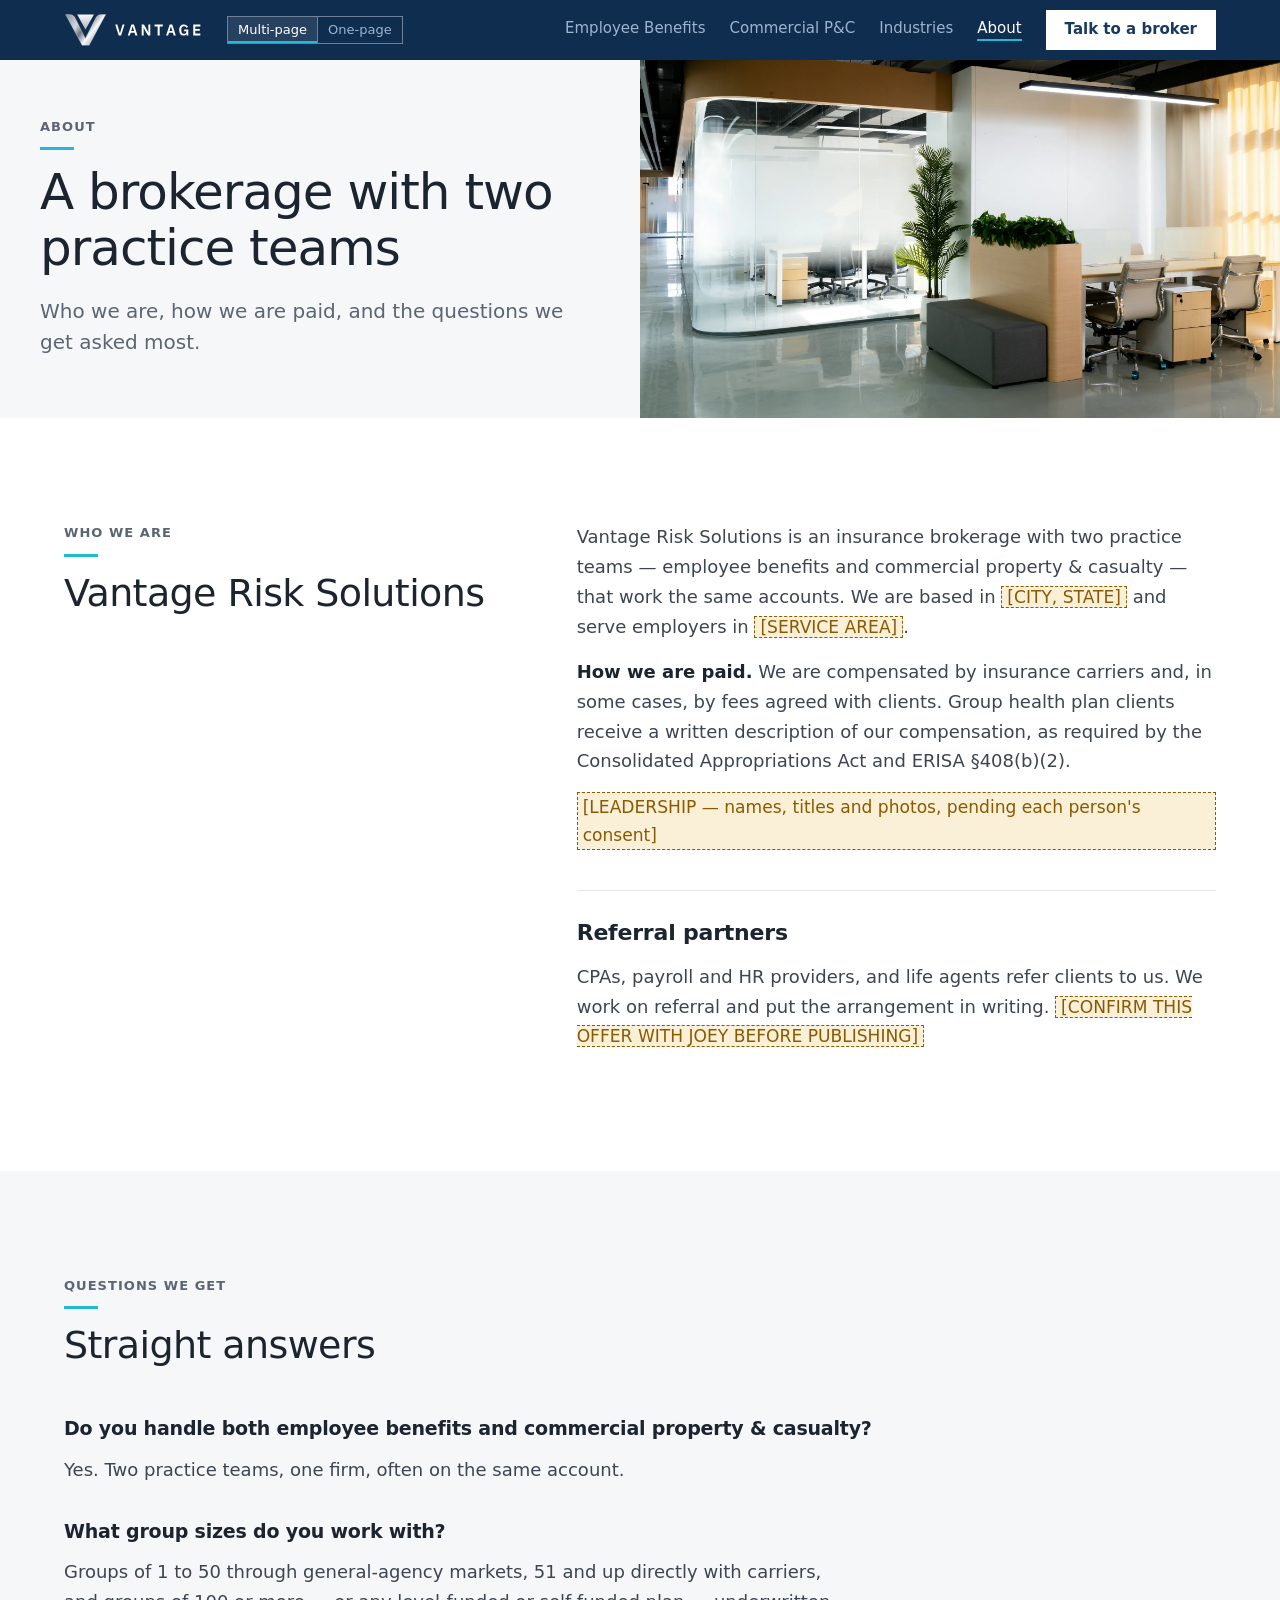
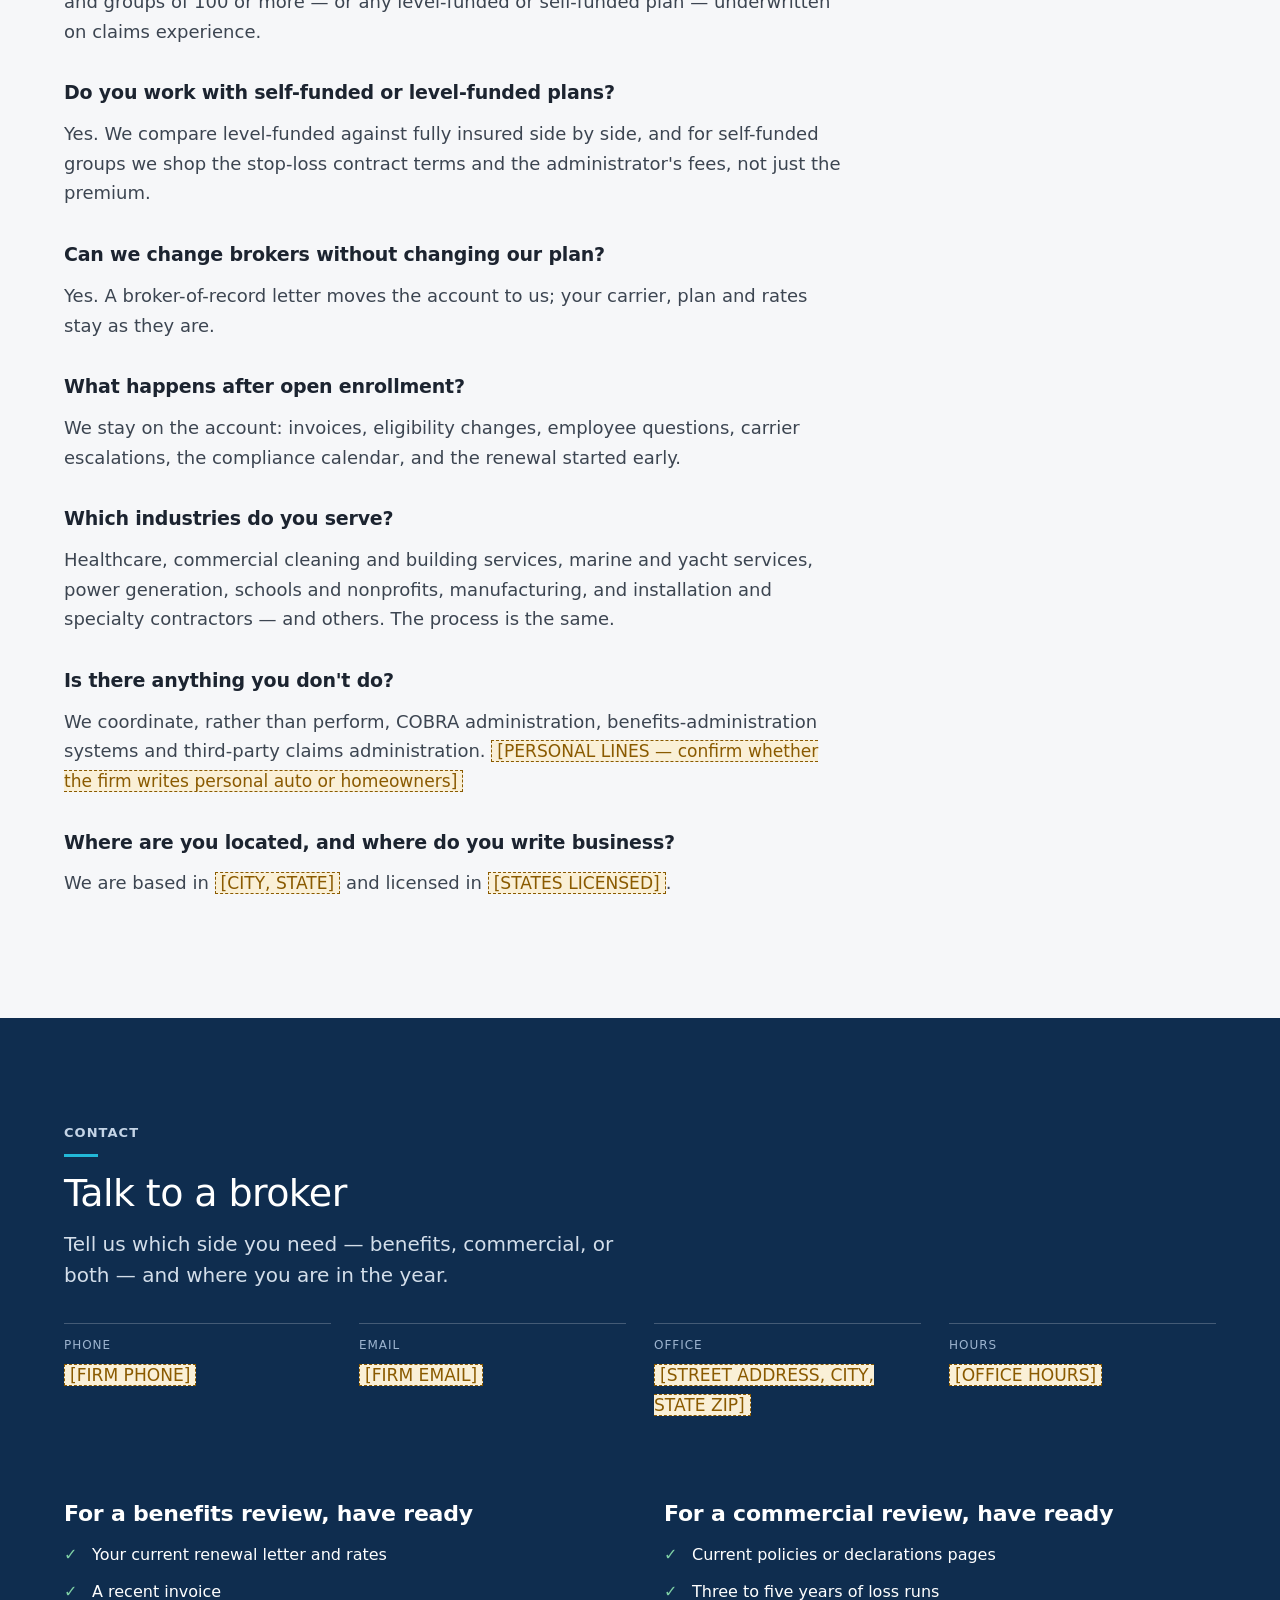
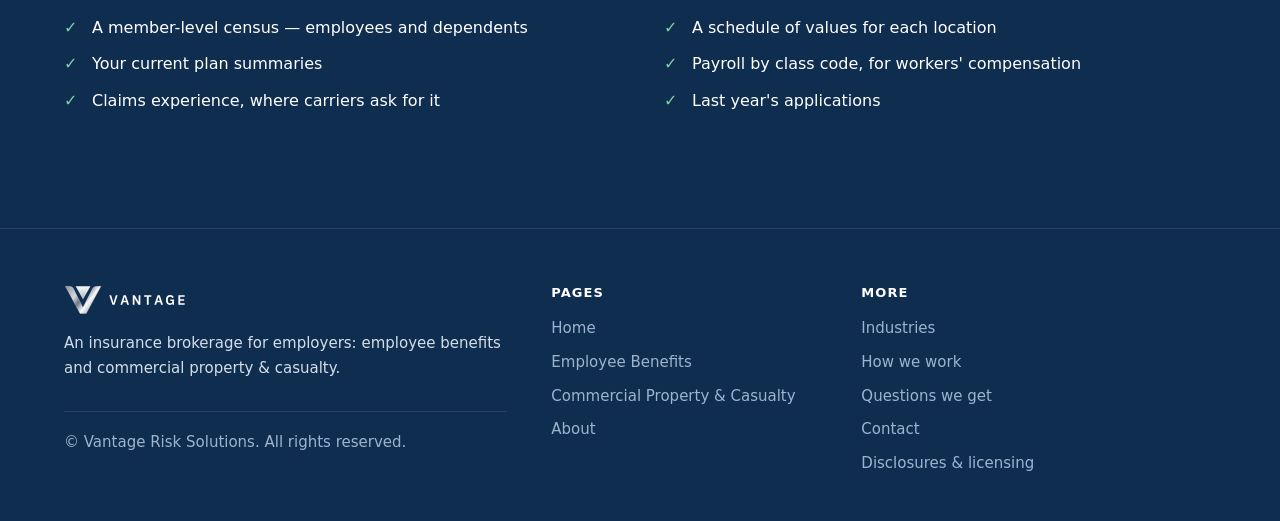
==== commit 26c36337: "v1" ====
--- a/about.html
+++ b/about.html
@@ -140,8 +140,6 @@
         </ul>
       </div>
     </div>
-
-    <p class="phi"><strong>Please do not send census files, Social Security numbers, dates of birth or any health information by regular email.</strong> Ask us for a secure way to share enrollment and claims files first.</p>
   </div>
 </section>
 </main>
--- a/styles.css
+++ b/styles.css
@@ -258,8 +258,6 @@
 .contact address span:first-child { display: block; font-size: 12px; text-transform: uppercase;
                                     letter-spacing: 0.08em; color: var(--nav-link); margin-bottom: 4px; }
 .contact .checks li::before { color: #7fd1a5; }
-.phi { background: rgba(255,255,255,.07); border-left: 3px solid var(--beacon);
-       padding: 14px 18px; margin-top: 8px; font-size: 16px; }
 .contact :focus-visible { outline-color: #fff; }
 
 /* Footer — compact; the disclosures live on legal.html */
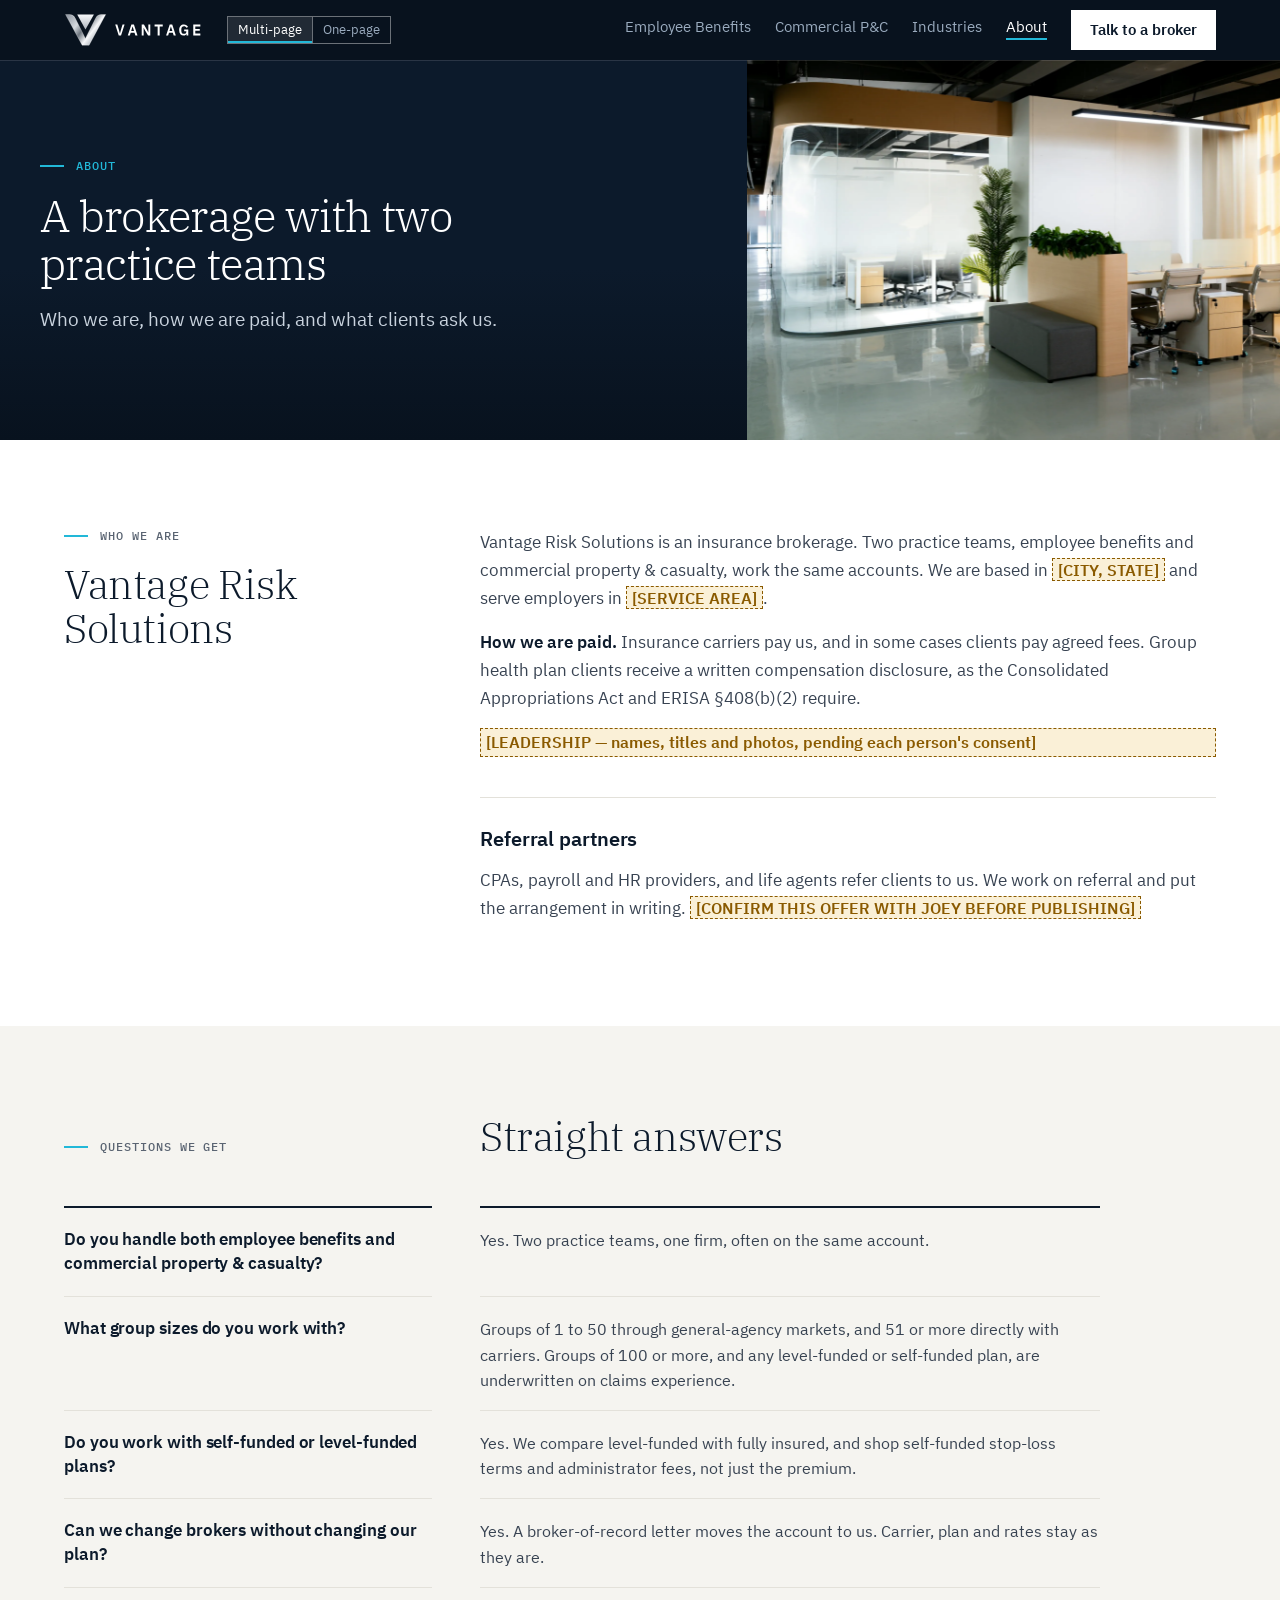
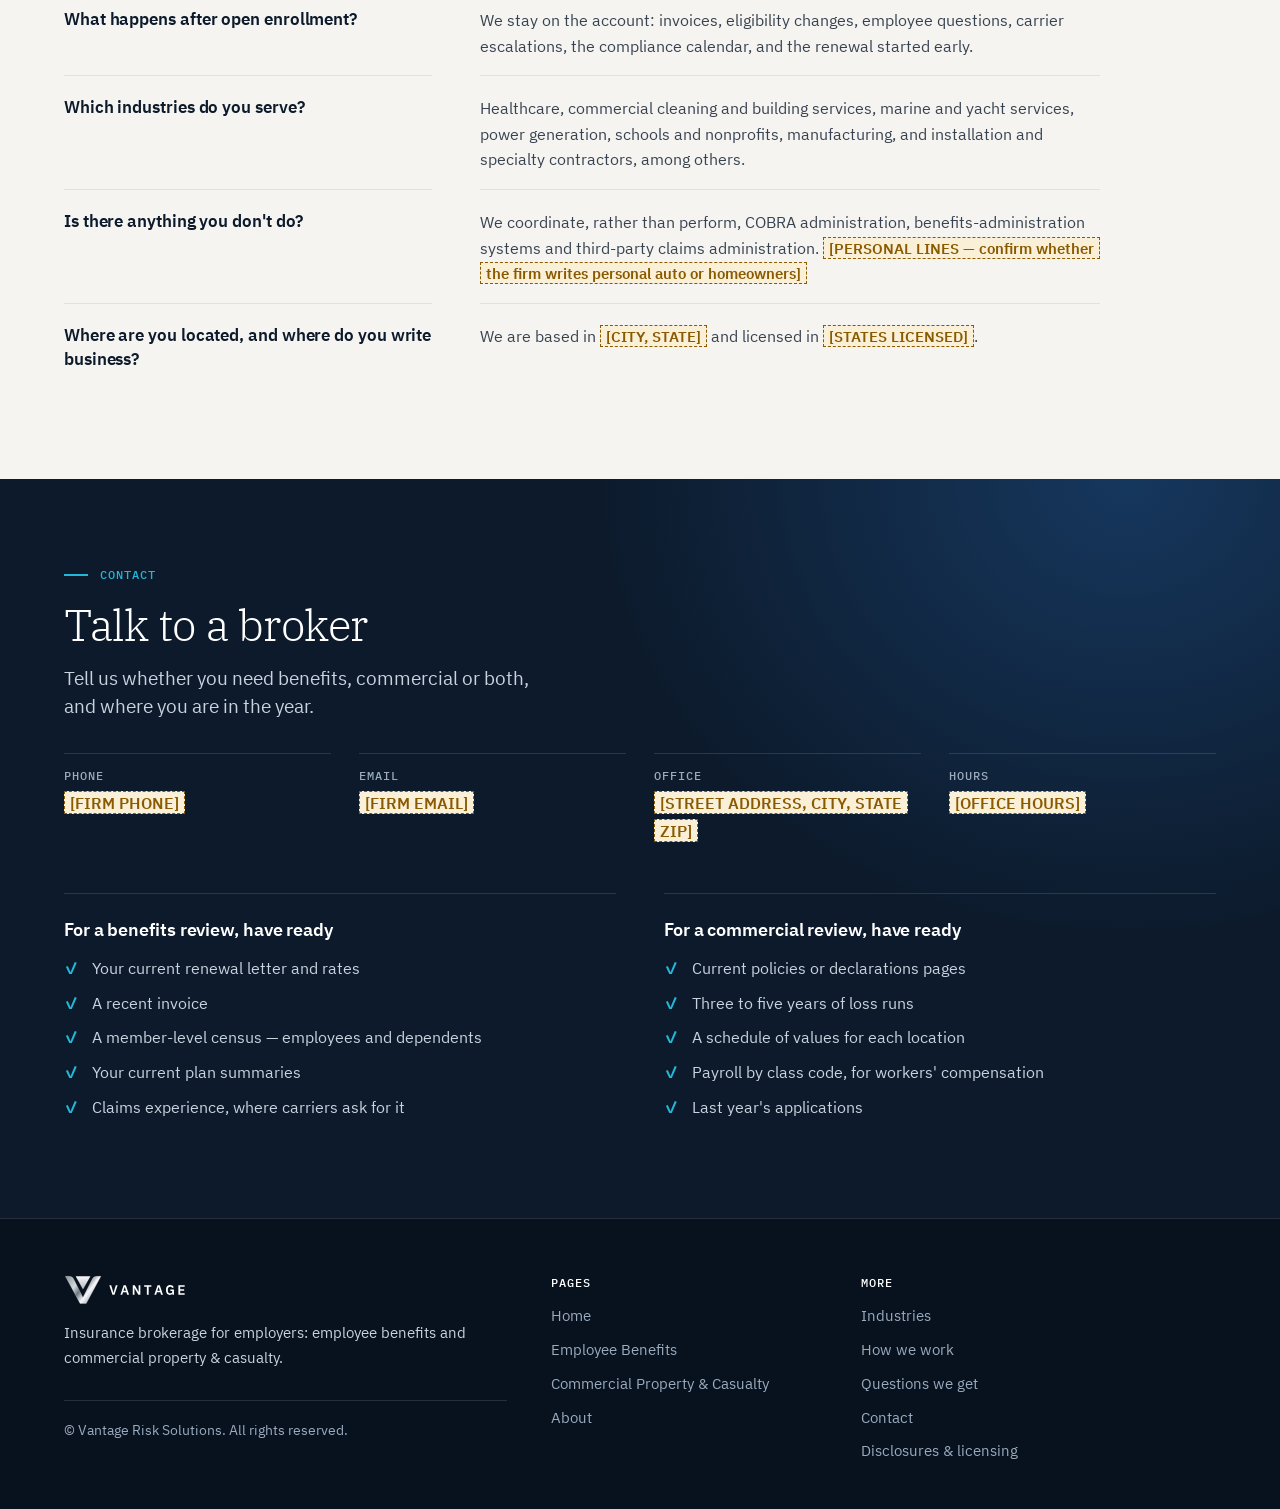
==== commit 92d7a7de: "mobile friendly and cleaner" ====
--- a/about.html
+++ b/about.html
@@ -5,7 +5,7 @@
   <meta name="viewport" content="width=device-width, initial-scale=1">
   <title>About — Vantage Risk Solutions</title>
   <meta name="description" content="An insurance brokerage with two practice teams — employee benefits and commercial property &amp; casualty — how we are paid, and the questions we get asked most.">
-  <meta name="theme-color" content="#0f2d4f">
+  <meta name="theme-color" content="#08121e">
   <link rel="icon" type="image/svg+xml" href="images/vantage-silver-v/favicon.svg">
   <link rel="icon" type="image/png" sizes="32x32" href="images/vantage-silver-v/favicon-32.png">
   <link rel="apple-touch-icon" href="images/vantage-silver-v/apple-touch-icon.png">
@@ -43,7 +43,7 @@
     <div class="hero-copy">
       <span class="eyebrow">About</span>
       <h1>A brokerage with two practice teams</h1>
-      <p class="lede">Who we are, how we are paid, and the questions we get asked most.</p>
+      <p class="lede">Who we are, how we are paid, and what clients ask us.</p>
     </div>
     <div class="hero-photo">
       <img src="images/about.webp" width="2400" height="1600" alt="A sunlit modern office with a glass meeting room, desks and plants" decoding="async" fetchpriority="high">
@@ -59,8 +59,8 @@
         <h2>Vantage Risk Solutions</h2>
       </div>
       <div>
-        <p>Vantage Risk Solutions is an insurance brokerage with two practice teams — employee benefits and commercial property &amp; casualty — that work the same accounts. We are based in <span class="ph">[CITY, STATE]</span> and serve employers in <span class="ph">[SERVICE AREA]</span>.</p>
-        <p><strong>How we are paid.</strong> We are compensated by insurance carriers and, in some cases, by fees agreed with clients. Group health plan clients receive a written description of our compensation, as required by the Consolidated Appropriations Act and ERISA §408(b)(2).</p>
+        <p>Vantage Risk Solutions is an insurance brokerage. Two practice teams, employee benefits and commercial property &amp; casualty, work the same accounts. We are based in <span class="ph">[CITY, STATE]</span> and serve employers in <span class="ph">[SERVICE AREA]</span>.</p>
+        <p><strong>How we are paid.</strong> Insurance carriers pay us, and in some cases clients pay agreed fees. Group health plan clients receive a written compensation disclosure, as the Consolidated Appropriations Act and ERISA §408(b)(2) require.</p>
         <p class="ph">[LEADERSHIP — names, titles and photos, pending each person's consent]</p>
         <div class="partners">
           <h3>Referral partners</h3>
@@ -82,19 +82,19 @@
     <p>Yes. Two practice teams, one firm, often on the same account.</p>
 
     <h3>What group sizes do you work with?</h3>
-    <p>Groups of 1 to 50 through general-agency markets, 51 and up directly with carriers, and groups of 100 or more — or any level-funded or self-funded plan — underwritten on claims experience.</p>
+    <p>Groups of 1 to 50 through general-agency markets, and 51 or more directly with carriers. Groups of 100 or more, and any level-funded or self-funded plan, are underwritten on claims experience.</p>
 
     <h3>Do you work with self-funded or level-funded plans?</h3>
-    <p>Yes. We compare level-funded against fully insured side by side, and for self-funded groups we shop the stop-loss contract terms and the administrator's fees, not just the premium.</p>
+    <p>Yes. We compare level-funded with fully insured, and shop self-funded stop-loss terms and administrator fees, not just the premium.</p>
 
     <h3>Can we change brokers without changing our plan?</h3>
-    <p>Yes. A broker-of-record letter moves the account to us; your carrier, plan and rates stay as they are.</p>
+    <p>Yes. A broker-of-record letter moves the account to us. Carrier, plan and rates stay as they are.</p>
 
     <h3>What happens after open enrollment?</h3>
     <p>We stay on the account: invoices, eligibility changes, employee questions, carrier escalations, the compliance calendar, and the renewal started early.</p>
 
     <h3>Which industries do you serve?</h3>
-    <p>Healthcare, commercial cleaning and building services, marine and yacht services, power generation, schools and nonprofits, manufacturing, and installation and specialty contractors — and others. The process is the same.</p>
+    <p>Healthcare, commercial cleaning and building services, marine and yacht services, power generation, schools and nonprofits, manufacturing, and installation and specialty contractors, among others.</p>
 
     <h3>Is there anything you don't do?</h3>
     <p>We coordinate, rather than perform, COBRA administration, benefits-administration systems and third-party claims administration. <span class="ph">[PERSONAL LINES — confirm whether the firm writes personal auto or homeowners]</span></p>
@@ -108,7 +108,7 @@
   <div class="container">
     <span class="eyebrow">Contact</span>
     <h2>Talk to a broker</h2>
-    <p class="lede">Tell us which side you need — benefits, commercial, or both — and where you are in the year.</p>
+    <p class="lede">Tell us whether you need benefits, commercial or both, and where you are in the year.</p>
 
     <address>
       <!-- Once filled, wrap the phone in <a href="tel:…"> and the email in <a href="mailto:…">. -->
@@ -153,7 +153,7 @@
         <img class="brand-logo" src="images/vantage-silver-v/vantage-logo-white.svg" width="180" height="44"
              alt="Vantage Risk Solutions">
       </a>
-      <p>An insurance brokerage for employers: employee benefits and commercial property &amp; casualty.</p>
+      <p>Insurance brokerage for employers: employee benefits and commercial property &amp; casualty.</p>
       <p class="copyright">© Vantage Risk Solutions. All rights reserved.</p>
     </div>
     <nav aria-label="Pages">
--- a/styles.css
+++ b/styles.css
@@ -1,43 +1,93 @@
 /* Vantage Risk Solutions — brokerage website
-   Shared by every page. No external requests of any kind: no fonts, scripts,
-   analytics or images are fetched from anywhere.
-
-   The visual system follows alliant.com, which the firm named as the reference:
-   three surfaces (white, one grey tint, one navy band), square corners
-   everywhere, big headings at regular weight, small heavy eyebrows, generous
-   section padding, and photography shown clean with no scrim over it — text
-   legibility comes from a solid panel BESIDE the photo, never from darkening
-   it. Brand colours are the logo's own. */
+   Shared by every page. Nothing is fetched from anywhere else: the fonts ship
+   from fonts/ beside this file, and there are no scripts, analytics or
+   external images.
+
+   The look is "Editorial Midnight": three dark frames on every page (the hero,
+   the Talk to a broker band and the footer) under a darker top bar, with white
+   and warm-paper content between them. Square corners and ruled indexes; no
+   cards, shadows or icons. IBM Plex Serif Light carries the statements at 28px
+   and up, Plex Sans everything a visitor reads or clicks, Plex Mono the small
+   labels and numerals. Cyan is the one accent: marks only on light surfaces,
+   type only on dark ones. Text never sits on a photo and photos are never
+   darkened; legibility comes from the solid panel beside the photo. Motion
+   never hides text. Brand colours are the logo kit's. */
+
+/* ---------- Fonts: IBM Plex, SIL Open Font License (fonts/OFL.txt) ----------
+   Latin1 subsets from the npm packages @ibm/plex-serif 2.0.0, @ibm/plex-sans 1.1.0
+   and @ibm/plex-mono 2.5.0 (fonts/split/woff2/); the small Pi file carries only
+   the arrow and the tick. File names are case-sensitive on the web host. There is
+   no <link rel="preload">: the checker does not compare one, and file:// dislikes it.
+   To add a weight, copy one block and keep the file name's exact case. */
+@font-face { font-family: 'IBM Plex Serif'; font-style: normal; font-weight: 300; font-display: swap;
+  src: url('fonts/IBMPlexSerif-Light-Latin1.woff2') format('woff2');
+  unicode-range: U+0000, U+000D, U+0020-007E, U+00A0-00FF, U+0131, U+0152-0153, U+02C6, U+02DA, U+02DC, U+2013-2014, U+2018-201A, U+201C-201E, U+2020-2022, U+2026, U+2030, U+2039-203A, U+2044, U+20AC, U+2122, U+2212, U+FB01-FB02; }
+@font-face { font-family: 'IBM Plex Serif'; font-style: italic; font-weight: 300; font-display: swap;
+  src: url('fonts/IBMPlexSerif-LightItalic-Latin1.woff2') format('woff2');
+  unicode-range: U+0000, U+000D, U+0020-007E, U+00A0-00FF, U+0131, U+0152-0153, U+02C6, U+02DA, U+02DC, U+2013-2014, U+2018-201A, U+201C-201E, U+2020-2022, U+2026, U+2030, U+2039-203A, U+2044, U+20AC, U+2122, U+2212, U+FB01-FB02; }
+@font-face { font-family: 'IBM Plex Sans'; font-style: normal; font-weight: 400; font-display: swap;
+  src: url('fonts/IBMPlexSans-Regular-Latin1.woff2') format('woff2');
+  unicode-range: U+0000, U+000D, U+0020-007E, U+00A0-00FF, U+0131, U+0152-0153, U+02C6, U+02DA, U+02DC, U+2013-2014, U+2018-201A, U+201C-201E, U+2020-2022, U+2026, U+2030, U+2039-203A, U+2044, U+20AC, U+2122, U+2212, U+FB01-FB02; }
+@font-face { font-family: 'IBM Plex Sans'; font-style: normal; font-weight: 600; font-display: swap;
+  src: url('fonts/IBMPlexSans-SemiBold-Latin1.woff2') format('woff2');
+  unicode-range: U+0000, U+000D, U+0020-007E, U+00A0-00FF, U+0131, U+0152-0153, U+02C6, U+02DA, U+02DC, U+2013-2014, U+2018-201A, U+201C-201E, U+2020-2022, U+2026, U+2030, U+2039-203A, U+2044, U+20AC, U+2122, U+2212, U+FB01-FB02; }
+/* The arrow on "more" links and the tick in check lists, only. */
+@font-face { font-family: 'IBM Plex Sans'; font-style: normal; font-weight: 600; font-display: swap;
+  src: url('fonts/IBMPlexSans-SemiBold-Pi.woff2') format('woff2');
+  unicode-range: U+2190-2199, U+2713; }
+@font-face { font-family: 'IBM Plex Mono'; font-style: normal; font-weight: 500; font-display: swap;
+  src: url('fonts/IBMPlexMono-Medium-Latin1.woff2') format('woff2');
+  unicode-range: U+0000, U+000D, U+0020-007E, U+00A0-00FF, U+0131, U+0152-0153, U+02C6, U+02DA, U+02DC, U+2013-2014, U+2018-201A, U+201C-201E, U+2020-2022, U+2026, U+2030, U+2039-203A, U+2044, U+20AC, U+2122, U+2212, U+FB01-FB02; }
+/* A metric-matched stand-in while the serif loads, so the headlines barely reflow. */
+@font-face { font-family: 'Plex Serif Fallback'; src: local('Georgia');
+  size-adjust: 103.8%; ascent-override: 98.7%; descent-override: 26.5%; line-gap-override: 0%; }
 
 :root {
-  /* Ink */
-  --ink: #1c2430;        /* headings */
-  --body: #3c4551;       /* body copy — softer than black, as Alliant does */
-  --ink2: #5b6573;       /* secondary */
-  /* Brand — from the lighthouse logo kit, kept when the silver V became the logo */
-  --navy: #173a63;
-  --navy-dark: #0f2d4f;
-  --blue: #2e6fc7;
+  /* Surfaces: three dark, two light */
+  --midnight: #0c1a2b;         /* heroes, the Talk to a broker band, About's Contact */
+  --midnight-deep: #08121e;    /* the top bar and the footer; also the theme-color */
+  --midnight-raised: #13263b;  /* the hero photo cell while the image loads */
+  --paper: #f5f4f0;            /* alternate light sections */
+  --white: #ffffff;
+  /* Ink on light */
+  --ink: #0c1a2b;
+  --body: #384352;
+  --ink2: #5a6472;
+  /* Text on dark */
+  --mist: #c9d3de;
+  --steel-light: #9aabbe;
+  --silver: #c4c9cf;           /* the logo's own colour; the italic phrase in the home headline */
+  /* Lines */
+  --line: #e3e1da;
+  --rule-sep: #c9c6bd;
+  --line-dark: rgba(196,201,207,.16);
+  /* Accent and links. Cyan is 2.36:1 on white: a mark there, never type. */
   --cyan: #22b8d8;
-  --beacon: #f5b82e;
-  --nav-link: #9db4cf;
-  /* Surfaces — only three, plus white */
-  --page: #f6f7f9;
-  --card: #ffffff;
-  --border: #e6e8ec;
+  --cyan-ink: #16607a;         /* the cyan family as type on light */
+  --link: #235eb0;
+  --blue: #2e6fc7;             /* the focus ring on light surfaces */
+  --navy: #173a63;             /* only the band's glow */
+  --navy-dark: #0f2d4f;        /* lighthouse kit, kept for reference */
+  --border-strong: #7d8897;
+  --btn-hover: #1a3350;
+  --btn-light-hover: #e6ecf3;
   /* Placeholders (amber, darkened to clear 4.5:1) */
   --amber: #8a5a00;
   --amber-bg: #faf0d7;
-  --green: #1f8a5b;
-  /* Type — IBM Plex Sans is the brand font (the logo wordmark is Plex
-     SemiBold). It renders wherever installed and falls back to the same
-     humanist class; no font file is fetched. */
+  /* Lighthouse kit, kept for the kit */
+  --beacon: #f5b82e;
+  --violet: #6d4bb6;
+  /* Type */
   --font-sans: 'IBM Plex Sans', system-ui, -apple-system, 'Segoe UI', Roboto, sans-serif;
+  --font-serif: 'IBM Plex Serif', 'Plex Serif Fallback', Georgia, serif;
+  --font-mono: 'IBM Plex Mono', 'Cascadia Mono', Consolas, monospace;
   /* Scale */
   --container: 1200px;
   --gutter: 24px;
   --nav-h: 60px;
-  --pad: 104px;          /* vertical section padding */
+  --pad: 88px;                 /* vertical section padding */
+  --rail: minmax(0, 4fr) minmax(0, 8fr);   /* the one grid every index, ledger and section head shares */
+  --rail-gap: 48px;
 }
 
 /* ---------- Base ---------- */
@@ -46,88 +96,109 @@
 @media (prefers-reduced-motion: no-preference) { html { scroll-behavior: smooth; } }
 body {
   margin: 0;
-  font-family: var(--font-sans);
-  font-size: 18px;
-  line-height: 1.65;
+  font: 400 17px/1.65 var(--font-sans);
+  font-synthesis: style;       /* only 400 and 600 ship: never fake a bold */
   color: var(--body);
-  background: var(--card);
+  background: var(--white);
 }
 img, svg { max-width: 100%; height: auto; display: block; }
-a { color: var(--blue); }
-a:hover { color: var(--navy); }
-
-/* Big and light; never bold the large type. */
+a { color: var(--link); text-underline-offset: 3px; text-decoration-thickness: 1px; }
+a:hover { color: var(--ink); }
+
+/* Statements are serif and light; names are sans and semibold; labels are mono. */
 h1, h2, h3, h4 { color: var(--ink); margin: 0 0 14px; }
-h1, .chapter-title { font-size: clamp(34px, 5vw, 50px); font-weight: 400; letter-spacing: -1px; line-height: 1.12; }
-h2 { font-size: clamp(27px, 3.4vw, 38px); font-weight: 400; letter-spacing: -0.6px; line-height: 1.18; }
-h3 { font-size: 22px; font-weight: 600; letter-spacing: -0.2px; line-height: 1.3; margin-top: 40px; }
-h4 { font-size: 13px; font-weight: 700; text-transform: uppercase; letter-spacing: 0.08em;
-     color: var(--navy); margin: 0 0 12px; }
+h1, .chapter-title, h2 { font-family: var(--font-serif); font-weight: 300; }
+h1, .chapter-title { font-size: clamp(34px, 3.4vw, 46px); line-height: 1.1; letter-spacing: -0.015em; max-width: 20ch; }
+h2 { font-size: clamp(30px, 3.1vw, 40px); line-height: 1.12; letter-spacing: -0.01em; max-width: 30ch; }
+h3 { font-size: 20px; font-weight: 600; line-height: 1.3; letter-spacing: -0.005em; margin-top: 40px; }
+h4 { font: 500 12px/1.3 var(--font-mono); text-transform: uppercase; letter-spacing: 0.08em;
+     color: var(--ink); margin: 0 0 12px; }
 p { margin: 0 0 16px; }
 ul, ol { margin: 0 0 16px; padding-left: 22px; }
 li { margin-bottom: 7px; }
 strong { font-weight: 600; color: var(--ink); }
 address { font-style: normal; }
 :focus-visible { outline: 2px solid var(--blue); outline-offset: 2px; }
+.nav :focus-visible, .hero :focus-visible, .contact :focus-visible, .footer :focus-visible { outline-color: #fff; }
 #main:focus { outline: none; }
 [id] { scroll-margin-top: calc(var(--nav-h) + 16px); }
+/* Every dark surface: bold text and plain links are white there, or the global ink
+   colour above would paint them 1:1 on midnight. A new dark section must join this rule. */
+.hero strong, .contact strong, .footer strong { color: #fff; }
+.hero a:not(.btn) { color: #fff; }
 
 .container { max-width: var(--container); margin: 0 auto; padding: 0 var(--gutter); }
 .skip-link {
   position: absolute; left: 8px; top: -60px; z-index: 200;
-  background: var(--card); color: var(--navy); padding: 8px 12px; border: 1px solid var(--border);
+  background: #fff; color: var(--ink); padding: 8px 12px; border: 1px solid var(--line);
 }
 .skip-link:focus { top: 8px; }
 
-/* Small heavy label above a heading, with the logo's cyan rule under it. */
+/* Small mono label with a short cyan bar in front of it. Cyan text only on dark. */
 .eyebrow {
-  display: block; font-size: 13px; font-weight: 700; text-transform: uppercase;
-  letter-spacing: 0.08em; color: var(--ink2); margin-bottom: 14px;
-}
-.eyebrow::after {
-  content: ""; display: block; width: 34px; height: 3px;
-  background: var(--cyan); margin-top: 10px;
-}
-.lede { font-size: 20px; line-height: 1.55; color: var(--ink2); max-width: 46ch; }
-.section-head { margin-bottom: 48px; }
+  display: block; position: relative; padding-left: 36px;
+  font: 500 12px/1.3 var(--font-mono); text-transform: uppercase; letter-spacing: 0.08em;
+  color: var(--ink2); margin: 0 0 18px;
+}
+.eyebrow::before {
+  content: ""; position: absolute; left: 0; top: calc(.65em - 1px);
+  width: 24px; height: 2px; background: var(--cyan);
+}
+.hero .eyebrow, .contact .eyebrow { color: var(--cyan); }
+.lede { font-size: 19px; line-height: 1.5; color: var(--ink2); max-width: 44ch; }
+/* A section head is one row: the label in the left rail, the statement beside it. */
+.section-head { display: grid; grid-template-columns: var(--rail); column-gap: var(--rail-gap);
+                align-items: baseline; margin-bottom: 48px; }
+.section-head > * { grid-column: 2; }
+.section-head > .eyebrow { grid-column: 1; grid-row: 1; margin: 0; }
+.section-head h2 { margin: 0; }
 .section-head .lede { margin-bottom: 0; }
-.note { font-size: 15px; color: var(--ink2); border-left: 3px solid var(--border);
-        padding-left: 14px; margin-top: 24px; max-width: 62ch; }
+.note { font-size: 15px; line-height: 1.55; color: var(--ink2); max-width: 62ch; margin-top: 28px; }
+.note::before { content: ""; display: block; width: 24px; height: 2px; background: var(--cyan); margin-bottom: 12px; }
 
 /* A fact the team still has to supply. Filling one = deleting the span.
    Must wrap: a long placeholder set nowrap once forced a column wider than a phone. */
 .ph {
   background: var(--amber-bg); color: var(--amber);
-  border: 1px dashed var(--amber); padding: 0 5px; font-weight: 500; font-size: 0.95em;
-}
-
-/* ---------- Buttons — square, one accent ---------- */
+  border: 1px dashed var(--amber); padding: 0 5px; font-weight: 600; font-size: 0.95em;
+  -webkit-box-decoration-break: clone; box-decoration-break: clone;
+}
+
+/* ---------- Buttons — square; every hover states its own text colour ---------- */
 .btn {
   display: inline-block; padding: 14px 26px; border: 1px solid transparent;
   font: inherit; font-weight: 600; font-size: 16px; line-height: 1.3;
   text-decoration: none; cursor: pointer; text-align: center;
-}
-.btn-primary { background: var(--navy); color: #fff; }
-.btn-primary:hover { background: var(--navy-dark); color: #fff; }
-.btn-secondary { background: transparent; color: var(--navy); border-color: #93a8c4; }
-.btn-secondary:hover { background: var(--card); color: var(--navy); border-color: var(--navy); }
-.btn-light { background: var(--card); color: var(--navy); }
-.btn-light:hover { background: #e8f0fb; color: var(--navy); }
-
-/* Text link with an arrow that slides on hover — Alliant's one CTA flourish. */
+  transition: background-color .15s, border-color .15s, color .15s;
+}
+.btn-primary { background: var(--midnight); color: #fff; }
+.btn-primary:hover { background: var(--btn-hover); color: #fff; }
+.btn-secondary { background: transparent; color: var(--ink); border-color: var(--border-strong); }
+.btn-secondary:hover { background: transparent; color: var(--ink); border-color: var(--ink); }
+.btn-light { background: #fff; color: var(--ink); }
+.btn-light:hover { background: var(--btn-light-hover); color: var(--ink); }
+/* On midnight the primary button is white and the secondary a ghost. */
+.hero .btn-primary { background: #fff; color: var(--ink); }
+.hero .btn-primary:hover { background: var(--btn-light-hover); color: var(--ink); }
+.hero .btn-secondary { color: #fff; border-color: rgba(255,255,255,.5); }
+.hero .btn-secondary:hover { background: rgba(255,255,255,.08); border-color: #fff; color: #fff; }
+
+/* Text link with an arrow that slides on hover. The arrow is a real Plex glyph. */
 .more {
   display: inline-block; font-weight: 600; font-size: 16px; text-decoration: none;
-  color: var(--blue);
+  color: var(--link);
 }
 .more::after {
-  content: "→"; display: inline-block; margin-left: 8px;
+  content: "→"; content: "→" / ""; display: inline-block; margin-left: 8px;
   transition: margin-left .2s linear;
 }
-.more:hover { color: var(--navy); }
+.more:hover { color: var(--ink); }
 .more:hover::after { margin-left: 16px; }
 
-/* ---------- Sticky nav ---------- */
-.nav { position: sticky; top: 0; z-index: 100; background: var(--navy-dark); }
+/* ---------- Sticky top bar ----------
+   Only the colours changed here; every metric below is as built. The hairline is a
+   box-shadow, never a border: a border would make the bar 61px. */
+.nav { position: sticky; top: 0; z-index: 100; background: var(--midnight-deep); box-shadow: 0 1px 0 var(--line-dark); }
 .nav .container { display: flex; align-items: center; gap: 24px; min-height: var(--nav-h); }
 /* The logo carries its own wordmark, so the brand is the image alone.
    The kit's rule: 32-48px tall in a header, never below 24px. */
@@ -135,164 +206,227 @@
 .brand-logo { height: 34px; width: auto; }
 .nav nav { margin-left: auto; min-width: 0; }
 .nav-links { list-style: none; margin: 0; padding: 0; display: flex; gap: 24px; }
-.nav-links a { color: var(--nav-link); text-decoration: none; font-size: 15px;
-               font-weight: 500; white-space: nowrap; padding: 4px 0; }
-.nav-links a:hover { color: #fff; }
-.nav-links a[aria-current="page"] { color: #fff; box-shadow: inset 0 -2px 0 var(--cyan); }
+.nav-links a { color: var(--steel-light); text-decoration: none; font-size: 15px;
+               font-weight: 400; white-space: nowrap; padding: 4px 0;
+               background: linear-gradient(currentColor, currentColor) 0 100% / 0 1px no-repeat;
+               transition: background-size .2s, color .15s; }
+.nav-links a:hover { color: #fff; background-size: 100% 1px; }
+.nav-links a[aria-current="page"] { color: #fff; background: none; box-shadow: inset 0 -2px 0 var(--cyan); }
 .nav .btn { flex: 0 0 auto; padding: 9px 18px; font-size: 15px; }
-.nav :focus-visible { outline-color: #fff; }
 /* Multi-page | One-page: one link and one marked-current label, dressed as a square switch; no
-   script. The current layout is marked the way the nav marks the current page (white + cyan rule),
-   so it never competes with the white "Talk to a broker" button. On #0f2d4f: links 6.5:1 ·
-   current #fff on its fill 10.3:1 · cyan rule 4.4:1 on its fill (5.9:1 on the bar) · frame 3.5:1. */
+   script. The current layout is marked the way the bar marks the current page (white + cyan rule),
+   so it never competes with the white "Talk to a broker" button. It stays in Plex Sans: in Mono,
+   row 1 at 320px would be 291px against 288px available. On #08121e: links 8.0:1 · current #fff on
+   its fill 14.5:1 · cyan rule 6.2:1 on its fill · frame 3.8:1. */
 .layout-switch { display: flex; flex: 0 0 auto; border: 1px solid rgba(255,255,255,.4);
-                 font-size: 13px; font-weight: 500; line-height: 18px; white-space: nowrap; }
-.layout-switch > * { padding: 4px 10px; color: var(--nav-link); text-decoration: none; }
+                 font-size: 13px; font-weight: 400; line-height: 18px; white-space: nowrap; }
+.layout-switch > * { padding: 4px 10px; color: var(--steel-light); text-decoration: none; }
 .layout-switch > * + * { border-left: 1px solid rgba(255,255,255,.4); }
 .layout-switch a:hover { color: #fff; background: rgba(255,255,255,.08); }
 .layout-switch [aria-current] { color: #fff; background: rgba(255,255,255,.1);
                                 box-shadow: inset 0 -2px 0 var(--cyan); }
 
-/* ---------- Hero: a solid panel beside a clean photo ----------
+/* ---------- Hero: a midnight panel beside a clean photo ----------
    The photo bleeds to the right edge; the copy's left edge lines up with the
-   container. max() keeps that alignment without the fragile fixed-pixel gutter
-   Alliant uses. The photo is never darkened — contrast comes from the panel. */
-.hero { background: var(--page); padding: 0; }   /* the photo runs edge to edge */
-.hero-inner { display: grid; grid-template-columns: 1fr 1fr; align-items: stretch; }
+   container. max() keeps that alignment without a fragile fixed-pixel gutter.
+   The photo is never darkened — contrast comes from the panel. */
+.hero { background: linear-gradient(180deg, var(--midnight) 55%, var(--midnight-deep)); color: var(--mist); padding: 0; }
+.hero-inner { display: grid; grid-template-columns: minmax(0, 7fr) minmax(0, 5fr); align-items: stretch; }
 .hero-copy {
   align-self: center;
-  padding: 88px 56px 96px max(var(--gutter), calc((100vw - var(--container)) / 2));
+  padding: 64px 56px 72px max(var(--gutter), calc((100vw - var(--container)) / 2));
 }
 /* The cell stretches to the row; the image is absolute so it fills that height
-   whatever the copy does. Definite height is what `object-fit` needs. */
-.hero-photo { position: relative; background: #dfe6ef; }
+   whatever the copy does. Definite height is what `object-fit` needs. overflow
+   keeps the settle animation from widening the page. */
+.hero-photo { position: relative; background: var(--midnight-raised); overflow: hidden; }
 .hero-photo img { position: absolute; inset: 0; width: 100%; height: 100%; object-fit: cover; }
-.hero h1, .hero .chapter-title { margin-bottom: 20px; }
-.hero .lede { margin-bottom: 30px; }
+/* Each photo's crop, by file name, so the four dark heroes do not look alike. */
+.hero-photo img[src$="hero.webp"] { object-position: 60% 40%; }
+.hero-photo img[src$="benefits.webp"] { object-position: 50% 60%; }
+.hero-photo img[src$="pc.webp"] { object-position: 45% 50%; }
+.hero-photo img[src$="about.webp"] { object-position: 35% 50%; }
+.hero h1, .hero .chapter-title { color: #fff; margin-bottom: 18px; }
+.hero h1 em { font-style: italic; color: var(--silver); }
+.hero .lede { color: var(--mist); }
 .hero-actions { display: flex; flex-wrap: wrap; gap: 14px; }
 /* Shorter variant for the interior pages. */
-.hero-sm .hero-inner { min-height: 320px; }
-.hero-sm .hero-copy { padding-top: 56px; padding-bottom: 60px; }
+.hero-sm .hero-inner { min-height: 380px; }
+.hero-sm .hero-copy { padding-top: 64px; padding-bottom: 72px; }
 .hero-sm .lede { margin-bottom: 0; }
+/* Home: the headline measures four lines from 861px up, the italic phrase the whole last line. */
 .hero-lg .hero-inner { min-height: 560px; }
+.hero-lg .hero-copy { padding-top: 72px; padding-bottom: 80px; }
+.hero-lg h1 { font-size: clamp(38px, 3.9vw, 52px); line-height: 1.08; max-width: 20ch; margin-bottom: 22px; }
+.hero-lg .lede { font-size: 20px; margin-bottom: 30px; }
 
 /* ---------- Sections ---------- */
 section { padding: var(--pad) 0; }
-.alt { background: var(--page); }
-/* one-page.html: each former page opens under the same 2px navy rule that groups the line lists
-   (.groups > div); it also parts Employee Benefits' last grey section from the grey P&C hero.
-   After the navy Contact band the band itself does the parting. */
-.chapter { border-top: 2px solid var(--navy); }
-.contact + .chapter { border-top: 0; }
-
-/* Practice cards — no box: photo, gap, title, one sentence, arrow link. */
-.practice { display: grid; grid-template-columns: 1fr 1fr; gap: 56px; }
-.practice-item img { width: 100%; aspect-ratio: 16 / 10; object-fit: cover; }
-.practice-item h2 { font-size: 26px; font-weight: 600; letter-spacing: -0.2px; margin: 26px 0 12px; }
-.practice-item p { font-size: 17px; color: var(--ink2); margin-bottom: 18px; }
-
-/* Line lists — grouped by a navy top rule rather than a card. */
-.groups { display: grid; grid-template-columns: repeat(auto-fit, minmax(min(320px, 100%), 1fr)); gap: 40px 40px; }
-.groups > div { border-top: 2px solid var(--navy); padding-top: 16px; }
-.groups ul { list-style: none; margin: 0; padding: 0; }
-.groups li { margin: 0 0 9px; font-size: 16px; }
-.groups li small { display: block; color: var(--ink2); font-size: 14px; line-height: 1.45; margin-top: 2px; }
-
-/* Tinted blocks for the funding models etc. */
-.tiles { display: grid; grid-template-columns: repeat(3, 1fr); gap: 24px; }
-.tile { background: var(--page); padding: 26px 28px; }
-.alt .tile { background: var(--card); }
-.tile h4 { color: var(--navy); }
-.tile p { margin: 0; font-size: 16px; }
-
-/* Numbered process steps keep their numbers — the order is the point. */
-.steps { padding-left: 26px; max-width: 74ch; }
-.steps li { margin-bottom: 12px; }
-.steps li::marker { color: var(--navy); font-weight: 600; }
+.alt { background: var(--paper); }
+/* one-page.html: each chapter opens on its dark hero, and Disclosures opens on its paper band
+   straight after the dark Contact section, so the dark blocks part the chapters and no rule is drawn. */
+.chapter { border-top: 0; }
+/* The Disclosures title band: quiet paper, a mono label and a serif statement in ink. */
+main > section.alt:first-child, section.alt.chapter { padding: 72px 0 56px; }
+
+/* Practice cards — no box: photo, gap, serif title, one quiet sentence, arrow link. */
+.practice { display: grid; grid-template-columns: repeat(2, minmax(0, 1fr)); gap: 56px; }
+.practice-item img { width: 100%; aspect-ratio: 16 / 10; object-fit: cover; background: var(--paper); }   /* no white void while a lazy photo arrives */
+.practice-item h3 { font: 300 30px/1.2 var(--font-serif); letter-spacing: -0.01em; margin: 24px 0 8px; color: var(--ink); }
+.practice-item p { font-size: 16px; color: var(--ink2); max-width: 44ch; margin-bottom: 16px; }
+
+/* How we work — a timeline: one hairline across the three columns, a cyan square at each start. */
+.how { display: grid; grid-template-columns: repeat(3, minmax(0, 1fr)); gap: 0; }
+.how > div { position: relative; border-top: 1px solid var(--rule-sep); padding: 24px 40px 0 0; }
+.how > div:last-child { padding-right: 0; }
+.how > div::before { content: ""; position: absolute; left: 0; top: -5px; width: 9px; height: 9px; background: var(--cyan); }
+.how-num { display: block; font: 500 12px/1.3 var(--font-mono); text-transform: uppercase;
+           letter-spacing: 0.08em; color: var(--cyan-ink); margin-bottom: 12px; }
+.how h3 { font: 300 28px/1.2 var(--font-serif); margin: 0 0 10px; color: var(--ink); }
+.how p { font-size: 16px; color: var(--ink2); margin: 0; }
+
+/* Industries — a ruled index on the rail: name left, description right. */
+.industries { list-style: none; padding: 0; margin: 0 0 24px; border-top: 2px solid var(--ink); }
+.industries li { display: grid; grid-template-columns: var(--rail); column-gap: var(--rail-gap);
+                 align-items: baseline; margin: 0; padding: 16px 0; border-top: 1px solid var(--line); }
+.industries li:first-child { border-top: 0; }
+.industries li strong { font-size: 18px; line-height: 1.35; color: var(--ink); }
+.industries li span { font-size: 16px; color: var(--ink2); }
+
+/* Line-of-business index — one ruled row per group: the mono label in the rail, the lines
+   flowing inline beside it with a thin rule between them. A line with a <small> aside takes
+   the whole row. The list is pulled 14px left so each wrapped line's first rule lands
+   outside the box and is clipped, while the text starts on the column edge.
+   Never put a link inside a line-of-business li: the list clips its own left edge. */
+.groups { border-top: 2px solid var(--ink); }
+.groups > div { display: grid; grid-template-columns: var(--rail); column-gap: var(--rail-gap);
+                padding: 18px 0 12px; border-top: 1px solid var(--line); }
+.groups > div:first-child { border-top: 0; }
+.groups h4 { margin: 3px 0 0; }
+.groups ul { display: flex; flex-wrap: wrap; list-style: none; padding: 0; margin: 0 0 0 -14px; overflow: hidden; }
+@supports (overflow-x: clip) { .groups ul { overflow: visible; overflow-x: clip; } }   /* clips sideways only: focus rings survive */
+.groups li { margin: 0 0 6px -1px; padding: 0 14px; border-left: 1px solid var(--rule-sep);
+             font-size: 16px; line-height: 1.5; color: var(--body); }
+.groups li:has(small) { flex-basis: 100%; }
+.groups li small { display: block; font-size: 14px; line-height: 1.45; color: var(--ink2); margin-top: 1px; }
+
+/* Funding — three open columns under an ink rule, parted by hairlines. */
+.tiles { display: grid; grid-template-columns: repeat(3, minmax(0, 1fr)); gap: 0; border-top: 2px solid var(--ink); }
+.tile { background: none; padding: 20px 28px 4px; }
+.tile:first-child { padding-left: 0; }
+.tile + .tile { border-left: 1px solid var(--line); }
+.tile h4 { font: 600 18px/1.3 var(--font-sans); text-transform: none; letter-spacing: 0; color: var(--ink); margin: 0 0 8px; }
+.tile p { margin: 0; font-size: 16px; color: var(--ink2); }
+/* Group sizes — three columns on the same geometry as the funding columns above. */
+.sizes { list-style: none; padding: 0; margin: 0; display: grid; grid-template-columns: repeat(3, minmax(0, 1fr)); column-gap: 0; }
+.sizes li { margin: 0; padding: 14px 28px 0; border-top: 1px solid var(--line); font-size: 16px; line-height: 1.55; color: var(--ink2); }
+.sizes li:first-child { padding-left: 0; }
+.sizes li + li { border-left: 1px solid var(--line); }
+
+/* Numbered service steps — two columns under an ink rule, mono numerals hanging in the
+   gutter, a hairline under every step (so column 2 never needs a "first in column" rule).
+   The native marker keeps the list semantics; old Safari shows "1." instead of "01". */
+@counter-style vantage-steps { system: extends decimal-leading-zero; suffix: "  "; }
+.steps { list-style-type: vantage-steps; padding: 0 0 0 44px; margin: 0; max-width: none;
+         columns: 2 26rem; column-gap: 88px; border-top: 2px solid var(--ink); }
+.steps li { break-inside: avoid; margin: 0; padding: 14px 0; border-bottom: 1px solid var(--line);
+            font-size: 16px; line-height: 1.55; color: var(--ink2); }
+.steps li::marker { font: 500 13px var(--font-mono); color: var(--cyan-ink); }
 .steps li strong { color: var(--ink); }
 
 .two-col { display: grid; grid-template-columns: 1fr 1fr; gap: 48px; }
+.two-col h4 { padding-bottom: 10px; border-bottom: 1px solid var(--line); margin-bottom: 16px; }
 .checks { list-style: none; padding: 0; margin: 0; }
-.checks li { position: relative; padding-left: 28px; margin-bottom: 10px; font-size: 16px; }
-.checks li::before { content: "✓"; position: absolute; left: 0; top: 0; color: var(--green); font-weight: 700; }
-
-/* Industries */
-.industries { list-style: none; padding: 0; margin: 0 0 24px;
-              display: grid; grid-template-columns: repeat(auto-fit, minmax(min(260px, 100%), 1fr)); gap: 28px 32px; }
-.industries li { border-top: 1px solid var(--border); padding-top: 14px; }
-.industries li strong { display: block; color: var(--ink); font-size: 17px; margin-bottom: 2px; }
-.industries li span { font-size: 15px; color: var(--ink2); }
-
-/* How we work */
-.how { display: grid; grid-template-columns: repeat(3, 1fr); gap: 40px; }
-/* Navy, not cyan: cyan is 2.36:1 on white — fine for a rule, not for type. */
-.how-num { display: block; font-size: 13px; font-weight: 700; letter-spacing: 0.08em;
-           color: var(--navy); margin-bottom: 10px; text-transform: uppercase; }
-.how h3 { margin-top: 0; font-size: 21px; }
-.how p { font-size: 16px; color: var(--ink2); margin: 0; }
-
-/* FAQ */
-.faq h3 { font-size: 19px; margin-top: 34px; }
-.faq h3:first-of-type { margin-top: 0; }
-.faq p { max-width: 68ch; }
-
-/* About */
-.about-grid { display: grid; grid-template-columns: 5fr 7fr; gap: 56px; align-items: start; }
+.checks li { position: relative; padding-left: 28px; margin: 0 0 10px; font-size: 16px; line-height: 1.55; }
+.checks li::before { content: "✓"; content: "✓" / ""; position: absolute; left: 0; top: 0;
+                     font-weight: 600; color: var(--cyan-ink); }
+/* Only a list that sits directly in the container splits in two (P&C's Between renewals). */
+.container > .checks { columns: 2 22rem; column-gap: 56px; }
+.container > .checks li { break-inside: avoid; }
+
+/* FAQ — a two-column ledger on the rail: question left, answer right, every answer visible.
+   One question = one <h3> + one <p>. The columns are pinned, so a stray second <p> stacks
+   under its answer and the next question starts a fresh row. */
+.faq .container { display: grid; grid-template-columns: var(--rail); column-gap: var(--rail-gap); }
+.faq .section-head { grid-column: 1 / -1; }
+.faq h3 { grid-column: 1; margin: 0; padding: 20px 0; border-top: 1px solid var(--line); font-size: 17px; line-height: 1.4; }
+.faq p { grid-column: 2; margin: 0; padding: 20px 0 16px; font-size: 16px; line-height: 1.6; max-width: 62ch; }
+.faq h3 + p { border-top: 1px solid var(--line); }
+.faq h3:first-of-type, .faq h3:first-of-type + p { border-top: 2px solid var(--ink); }
+
+/* About — the rail again; the label and name stay beside the text on desktop. */
+.about-grid { display: grid; grid-template-columns: var(--rail); column-gap: var(--rail-gap); align-items: start; }
 .about-grid > div { min-width: 0; }
-.partners { margin-top: 40px; padding-top: 28px; border-top: 1px solid var(--border); }
+.about-grid > div:first-child { position: sticky; top: calc(var(--nav-h) + 24px); }
+.partners { margin-top: 40px; padding-top: 28px; border-top: 1px solid var(--line); }
 .partners h3 { margin-top: 0; }
 
-/* Contact band — the one navy section */
-.contact { background: var(--navy-dark); color: #fff; }
+/* Contact — midnight with one static navy glow, top right, away from the text. */
+.contact { background: radial-gradient(60% 90% at 88% 0%, rgba(23,58,99,.9), transparent 70%), var(--midnight);
+           color: var(--mist); }
 .contact h2, .contact h3 { color: #fff; }
-.contact .eyebrow { color: #c4d4e6; }
-.contact .lede { color: #d3deea; }
+.contact h2 { font-size: clamp(32px, 3.4vw, 44px); }
+.contact .lede { color: var(--mist); }
 .contact a { color: #fff; }
-/* ...but the light button keeps navy text: `.contact a` would otherwise win on
+/* ...but the light button keeps ink text: `.contact a` would otherwise win on
    specificity and paint white-on-white. */
-.contact .btn-light { color: var(--navy); }
-.contact .btn-light:hover { color: var(--navy); }
+.contact .btn-light { color: var(--ink); }
+.contact .btn-light:hover { color: var(--ink); }
+/* The three Talk to a broker bands (no id) are one compact row with the button on the right;
+   About's #contact stacks. The band markup is identical on its three pages. */
+.contact:not(#contact) { padding: 72px 0; }
+.contact:not(#contact) .container { display: grid; grid-template-columns: minmax(0, 1fr) auto;
+                                    column-gap: 48px; align-items: center; }
+.contact:not(#contact) .container > * { grid-column: 1; }
+.contact:not(#contact) .lede { margin-bottom: 0; }
+.contact:not(#contact) .container > p:last-child { grid-column: 2; grid-row: 1 / span 3; margin: 0; }
 .contact address { display: grid; grid-template-columns: repeat(auto-fit, minmax(min(210px, 100%), 1fr));
-                   gap: 20px 28px; margin: 32px 0 40px; }
-.contact address > div { border-top: 1px solid rgba(255,255,255,.22); padding-top: 12px; }
-.contact address span:first-child { display: block; font-size: 12px; text-transform: uppercase;
-                                    letter-spacing: 0.08em; color: var(--nav-link); margin-bottom: 4px; }
-.contact .checks li::before { color: #7fd1a5; }
-.contact :focus-visible { outline-color: #fff; }
-
-/* Footer — compact; the disclosures live on legal.html */
-.footer { background: var(--navy-dark); color: #d3deea; border-top: 1px solid rgba(255,255,255,.1);
+                   gap: 20px 28px; margin: 32px 0 48px; }
+.contact address > div { border-top: 1px solid var(--line-dark); padding-top: 14px; color: #fff; font-size: 17px; }
+.contact address span:first-child { display: block; font: 500 12px/1.3 var(--font-mono); text-transform: uppercase;
+                                    letter-spacing: 0.08em; color: var(--steel-light); margin-bottom: 6px; }
+.contact .two-col > div { border-top: 1px solid var(--line-dark); padding-top: 24px; }
+.contact .two-col h3 { font-size: 18px; margin: 0 0 14px; }
+.contact .checks li { color: var(--mist); }
+.contact .checks li::before { color: var(--cyan); }
+
+/* Footer — one step darker than the band, under a hairline; the disclosures live on legal.html */
+.footer { background: var(--midnight-deep); color: var(--mist); border-top: 1px solid var(--line-dark);
           padding: 56px 0 36px; font-size: 15px; }
 .footer .container { display: grid; grid-template-columns: 5fr 3fr 4fr; gap: 44px; }
-.footer h3 { color: #fff; font-size: 13px; text-transform: uppercase; letter-spacing: 0.08em;
-             margin: 0 0 14px; font-weight: 700; }
+.footer h3 { font: 500 12px/1.3 var(--font-mono); text-transform: uppercase; letter-spacing: 0.08em;
+             color: #fff; margin: 0 0 14px; }
 .footer ul { list-style: none; margin: 0; padding: 0; }
 .footer li { margin-bottom: 9px; }
-.footer a { color: var(--nav-link); text-decoration: none; }
+.footer a { color: var(--steel-light); text-decoration: none; transition: color .15s; }
 .footer a:hover { color: #fff; }
 .footer .brand { margin-bottom: 16px; }
 .footer .brand-logo { height: 30px; }
 .footer p { font-size: 15px; }
-.copyright { margin-top: 30px; padding-top: 18px; border-top: 1px solid rgba(255,255,255,.1);
-             color: var(--nav-link); font-size: 14px; }
-
-/* Legal page */
-.legal h3 { font-size: 19px; margin-top: 36px; }
-.legal h3:first-of-type { margin-top: 0; }
-.legal p { max-width: 70ch; font-size: 16px; }
+.footer .copyright { margin-top: 30px; padding-top: 18px; border-top: 1px solid var(--line-dark);
+                     color: var(--steel-light); font-size: 14px; }   /* .footer p would otherwise keep it at 15px */
+
+/* Legal page — the same ledger as the FAQ; counsel's words untouched. One clause = one <h3> + one <p>. */
+.legal .container { display: grid; grid-template-columns: var(--rail); column-gap: var(--rail-gap); }
+.legal h3 { grid-column: 1; margin: 0; padding: 20px 0; border-top: 1px solid var(--line); font-size: 17px; line-height: 1.4; }
+.legal p { grid-column: 2; margin: 0; padding: 20px 0 16px; font-size: 16px; max-width: 70ch; }
+.legal h3 + p { border-top: 1px solid var(--line); }
+.legal h3:first-of-type, .legal h3:first-of-type + p { border-top: 2px solid var(--ink); }
 
 /* ---------- Responsive ---------- */
 @media (max-width: 1024px) {
-  :root { --pad: 78px; }
+  :root { --pad: 72px; }
   .about-grid { grid-template-columns: 1fr; gap: 18px; }
+  .about-grid > div:first-child { position: static; }
   .footer .container { grid-template-columns: 1fr 1fr; }
   .practice { gap: 40px; }
 }
-/* Logo + layout switch + four links + button need ~932px of content in Segoe UI, ~985px in wider
-   system fonts (SF, Plex) and ~1015px in DejaVu/Verdana. At 1100px and below the bar is two rows:
-   logo, switch and button, then the links as a horizontal scroll strip. No burger, no script —
-   every link stays a real anchor. Two rows = 56 + 29.7 + 10 = 95.7px, so --nav-h 96px keeps
-   anchor targets clear of it. */
+/* Logo + layout switch + four links + button need ~943px of content in Plex Sans (shipped; links at
+   weight 400, measured from the font) and ~932px in Segoe UI while the font loads. At 1100px and
+   below the bar is two rows: logo, switch and button, then the links as a horizontal scroll strip.
+   No burger, no script — every link stays a real anchor. Two rows of content = 56 + 28.05 + 10 =
+   94.05px (the strip's line box is the 17px body strut × 1.65), and min-height holds the bar at
+   --nav-h 96px, so anchor targets stay clear of it. */
 @media (max-width: 1100px) {
   :root { --nav-h: 96px; }
   .nav .container { flex-wrap: wrap; gap: 0 12px; }
@@ -310,19 +444,70 @@
   .hero-photo { aspect-ratio: 16 / 9; }   /* definite height for the absolute img */
   .hero-copy { padding: 40px var(--gutter) 48px; }
   .hero-sm .hero-copy { padding-top: 36px; padding-bottom: 40px; }
-  .practice, .tiles, .how, .two-col { grid-template-columns: 1fr; }
+  .hero-lg .hero-copy { padding-top: 40px; padding-bottom: 48px; }
+  .practice, .tiles, .how, .two-col, .sizes { grid-template-columns: 1fr; }
   .practice { gap: 48px; }
+  .section-head { display: block; }
+  .section-head > .eyebrow { margin-bottom: 18px; }
+  .how > div { padding: 24px 0 28px; }
+  .tile, .tile:first-child { padding: 16px 0; }
+  .tile + .tile { border-left: 0; border-top: 1px solid var(--line); }
+  .sizes li, .sizes li:first-child { padding: 14px 0; }
+  .sizes li + li { border-left: 0; }
+  .steps { columns: auto; }
+  .faq .container, .legal .container { display: block; }
+  .faq h3, .legal h3 { padding: 20px 0 6px; }
+  .faq h3 + p, .legal h3 + p { border-top: 0; padding-top: 0; }
+  .faq h3:first-of-type + p, .legal h3:first-of-type + p { border-top: 0; }   /* the desktop first-of-type rule (0,2,2) would otherwise draw a second heavy rule here */
+  .contact:not(#contact) .container { display: block; }
+  .contact:not(#contact) .container > p:last-child { margin-top: 24px; }
+  /* Phones: even lines on statements, no one-word last lines in copy. Engines without text-wrap keep
+     today's breaks. The hand-tuned four-line home headline (.hero-lg h1) is left out, and the Disclosures
+     title only loses an orphan (balance would re-break its two lines). */
+  .hero-sm h1, .hero-sm .chapter-title, h2:not(.chapter-title), .industries li strong { text-wrap: balance; }
+  /* The Disclosures title only loses an orphan. The FAQ questions keep default breaking: both balance and
+     pretty broke "self-funded" / "level-funded" at the hyphen, which reads worse than a short last line. */
+  main > section.alt:first-child h1, section.alt.chapter .chapter-title { text-wrap: pretty; }
+  /* Body copy: no single-word last lines. The steps and group sizes stay out: pretty moved their em dash
+     to the start of a line. */
+  .lede, .practice-item p, .how p, .industries li span, .tile p, .checks li, .groups li small,
+  .faq p, .legal p, .note { text-wrap: pretty; }
 }
 @media (max-width: 760px) {
-  :root { --gutter: 16px; --pad: 64px; }
-  .lede { font-size: 18px; }
-  .footer .container { grid-template-columns: 1fr; gap: 30px; }
+  :root { --gutter: 16px; --pad: 56px; }
+  .lede { font-size: 17px; }
+  /* Stacked footer: the brand cell dissolves so its three parts become grid rows and the copyright can
+     close the page; the links get 44px rows. DOM and focus order are unchanged. */
+  .footer .container { grid-template-columns: 1fr; gap: 0; }
+  .footer .container > div:first-child { display: contents; }
+  .footer .container > div:first-child > p:not(.copyright) { margin: 0 0 32px; }
+  .footer nav + nav { margin-top: 20px; }
+  .footer nav h3 { margin-bottom: 4px; }                      /* the first link's 10px padding supplies the rest */
+  .footer nav li { margin-bottom: 0; }
+  .footer nav a { display: inline-block; padding: 10px 0; }   /* 24.75 + 20 = 44.75px per link; scoped to nav so a.brand keeps its flex box */
+  .footer .copyright { order: 1; margin: 28px 0 0; text-wrap: balance; }   /* keeps its hairline, now the last row; no lone "reserved." */
   .btn { display: block; width: 100%; }
   .nav .btn, .more { display: inline-block; width: auto; }
-}
-/* Phones: logo + switch + button need ~480px; a phone has 288-398. The switch stays beside the
-   logo; the empty ::after ends row 1; row 2 is the link strip with the button at its end, so the
-   bar stays 96px. The fade tells you the strip scrolls.
+  /* Thumb-sized hit boxes without moving anything: the negative margin cancels the padding. */
+  .more { padding: 10px 0; margin: -10px 0; }
+  .industries + p a { padding: 11px 6px; margin: 0 -6px; }   /* 22 + 22 = 44px */
+  .groups > div { grid-template-columns: 1fr; row-gap: 8px; }
+  .industries li { grid-template-columns: 1fr; row-gap: 2px; }
+  .contact:not(#contact) { padding: 56px 0; }
+  /* Phone rhythm: a head belongs to what follows it, so the head-to-content gap sits well under the
+     56px section padding. */
+  .section-head { margin-bottom: 36px; }
+  .about-grid { gap: 22px; }               /* 14px h2 margin + 22 = the same 36 */
+  .two-col { gap: 36px; }
+  /* The Disclosures title band follows the phone rhythm (its desktop padding is fixed pixels). */
+  main > section.alt:first-child, section.alt.chapter { padding: 56px 0 40px; }
+  main > section.alt:first-child h1, section.alt.chapter .chapter-title { margin-bottom: 0; }
+  .legal { padding-top: 40px; }
+}
+/* Phones: logo + switch + button need ~480px; a phone has 288-398. Row 1 is the logo with the switch
+   at its right end; the empty ::after ends row 1; row 2 is the link strip with the button at its end.
+   Row 1 is 52px and row 2 the 43.5px button (42.2px at 400 and below): 95.5px of content inside the
+   96px min-height. The fade tells you the strip scrolls.
    Keep the nav's own margins at 0: a flex item's basis + margin-left + the 12px column gap must
    be > 0, or it joins the ::after's line and the button drops to a third row. The bleed to the
    screen edge goes on the list instead. */
@@ -337,15 +522,61 @@
                        mask-image: linear-gradient(to right, #000 calc(100% - 32px), transparent); }
   /* Keyboard users: no fade while a link in the strip has focus, so its focus ring is never faded out. */
   .nav-links:focus-within { -webkit-mask-image: none; mask-image: none; }
+  /* Thumb targets. Row 1 goes 56 -> 52 so the button can be 43.5px on row 2 (52 + 43.5 = 95.5 < 96).
+     No width, margin or flex basis changes, so the ::after break and the button's row are as built. */
+  .nav .brand { min-height: 52px; }
+  .layout-switch { margin-left: auto; }                   /* row 1 balances like row 2: brand left, control right */
+  .layout-switch > * { padding: 5px 10px; }               /* 30px frame: a badge, not a peer of the button */
+  .layout-switch a, .nav-links a { position: relative; }  /* invisible hit areas below: no paint, no layout */
+  .layout-switch a::before { content: ""; position: absolute; inset: -8px 0; }        /* 28 + 16 = 44px, inside the 52px row */
+  .nav-links a::before { content: ""; position: absolute; left: 0; right: 0; top: -4px; bottom: -5px; }   /* ~37px, within the strip's 38px box, so it can never scroll */
+  .nav .btn { padding: 11px 18px; }                       /* 19.5 + 22 + 2 = 43.5px; width and row unchanged */
 }
 @media (max-width: 400px) {
   .brand-logo { height: 28px; }     /* still above the kit's 24px floor */
-  .nav .btn { padding: 8px 14px; font-size: 14px; }
-  .layout-switch { font-size: 12px; }
-  .layout-switch > * { padding: 4px 7px; }
-}
-
-/* ---------- Motion and print ---------- */
+  .nav .btn { padding: 11px 12px; font-size: 14px; }      /* 18.2 + 22 + 2 = 42.2px; 4px given back to the strip */
+  .layout-switch { font-size: 12px; margin-left: 4px; }   /* beside the logo again: right-aligned over the button it read as a stacked pair */
+  .layout-switch > * { padding: 5px 7px; }
+  /* The strip at the narrowest phones: tighter gap and smaller links, and a longer fade so the second
+     link dissolves instead of showing two cut letters against the button. */
+  .nav-links { gap: 16px;
+               -webkit-mask-image: linear-gradient(to right, #000 calc(100% - 40px), transparent);
+                       mask-image: linear-gradient(to right, #000 calc(100% - 40px), transparent); }
+  .nav-links a { font-size: 14px; }                       /* the li's 17px strut still sets the line box */
+}
+/* Phone type and indexes; kept apart from the bar blocks above, which stay as built.
+   One serif ramp: the home headline (32px, then 30px) is the top of it; interior and chapter titles
+   match it instead of holding the 34px clamp floor; the band's statement sits with the section
+   statements; card and timeline titles step under them: 32 / 30 / 26 / 24, then 30 / 28 / 26 / 24. */
+@media (max-width: 580px) {
+  .hero-lg h1 { font-size: 32px; }
+  h1, .chapter-title { font-size: 32px; }      /* .hero-lg h1 above still outranks h1: Home keeps its own rule */
+  .contact h2 { font-size: 30px; }
+  .hero-lg .lede { font-size: 18px; }          /* the 760px .lede rule loses to this selector on specificity */
+  .practice-item h3 { font-size: 26px; }
+  .how h3 { font-size: 24px; }
+  /* Line-of-business index on phones: one name per row, as it already renders at 320. The -14px pull, the
+     left rule and the clip exist only for the inline flow, so all three come off; the 2px and 1px rules stay. */
+  .groups ul { display: block; margin-left: 0; overflow: visible; overflow-x: visible; }
+  .groups li { margin: 0 0 6px; padding: 0; border-left: 0; }
+  .groups li:last-child { margin-bottom: 0; }
+  .groups > div { padding: 16px 0 14px; }
+}
+@media (max-width: 400px) {
+  .hero-lg h1 { font-size: 30px; }
+  h1, .chapter-title { font-size: 30px; }
+  h2, .contact h2 { font-size: 28px; }         /* .chapter-title still beats h2, so chapter titles stay 30 */
+  .steps { padding-left: 36px; }               /* two 13px mono digits + the two-space suffix need ~31px */
+}
+
+/* ---------- Motion, print, forced colours ----------
+   No element that carries text may start at opacity 0 or off-screen; no scroll-driven reveals. */
+@media (prefers-reduced-motion: no-preference) {
+  .hero-photo img { animation: settle 1.2s cubic-bezier(.2, .7, .2, 1) both; }   /* transform only: a capture at load still shows the photo */
+  .hero .eyebrow::before { transform-origin: left; animation: grow .6s .15s cubic-bezier(.2, .7, .2, 1) both; }
+}
+@keyframes settle { from { transform: scale(1.04); } }
+@keyframes grow { from { transform: scaleX(0); } }
 @media (prefers-reduced-motion: reduce) {
   html { scroll-behavior: auto; }
   *, *::before, *::after { transition: none !important; animation: none !important; }
@@ -356,10 +587,31 @@
   section { padding: 18pt 0; }
   .tile, .industries li, .groups > div, .steps > li { break-inside: avoid; }
   .chapter { break-before: page; border-top: 0; }
-  .tile { background: #fff; border: 1px solid #999; }
+  .tile { background: #fff; }
   .hero-copy { padding: 0 0 12pt !important; }
   .contact, .footer { background: #fff; color: #000; }
   .contact h2, .contact h3, .footer h3 { color: #000; }
   .contact .lede, .contact .eyebrow, .contact address span:first-child,
   .copyright, .footer a, .contact a { color: #000 !important; }
-}
+  /* Every dark frame prints white with black text; columns print single; the line index prints as a list. */
+  .hero, .contact, .footer, .alt { background: #fff !important; background-image: none !important; color: #000; }
+  .hero-inner { display: block; min-height: 0 !important; }
+  .hero h1, .hero .chapter-title, .hero h1 em, .hero .lede, .eyebrow, .how-num, .contact li,
+  .contact address > div, .hero strong, .contact strong, .footer p, .checks li::before { color: #000 !important; }
+  .eyebrow::before, .note::before, .how > div::before { display: none; }
+  .eyebrow { padding-left: 0; }
+  .steps, .container > .checks { columns: auto; }
+  .groups ul { overflow: visible; margin-left: 0; }
+  .groups li { border-left: 0; padding: 0 12px 0 0; }
+  .groups li:not(:last-child):not(:has(small))::after { content: ";"; }
+  .about-grid > div:first-child { position: static; }
+  .hero-photo img, .hero .eyebrow::before { animation: none !important; transform: none !important; opacity: 1 !important; }
+  .faq h3, .legal h3 { break-after: avoid; }
+  .steps li, .industries li, .groups > div { break-inside: avoid; }
+  .contact:not(#contact), main > section.alt:first-child, section.alt.chapter, .legal { padding: 18pt 0 !important; }
+  .contact:not(#contact) .container { display: block !important; }
+}
+@media (forced-colors: active) {
+  .eyebrow::before, .note::before, .how > div::before { forced-color-adjust: none; background: CanvasText; }
+  .nav-links a[aria-current="page"], .layout-switch [aria-current] { text-decoration: underline 2px; text-underline-offset: 4px; }
+}
